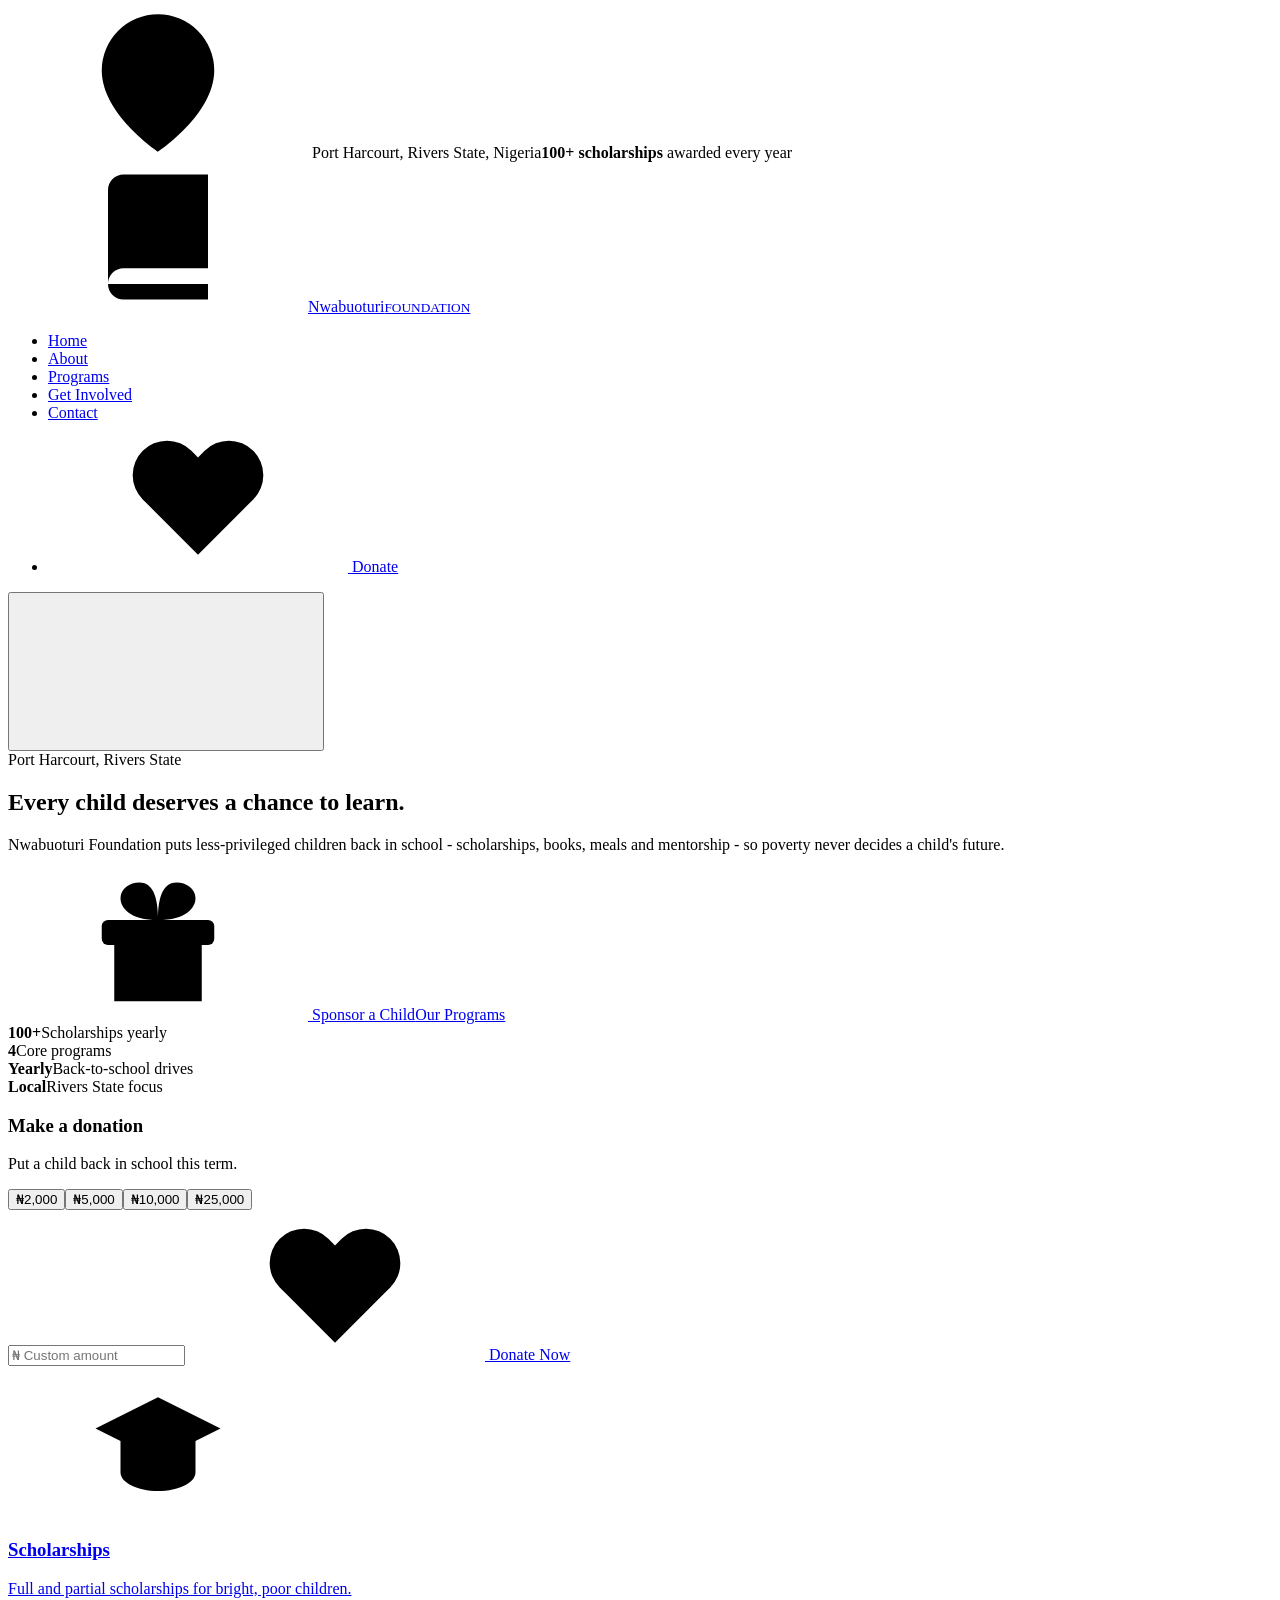
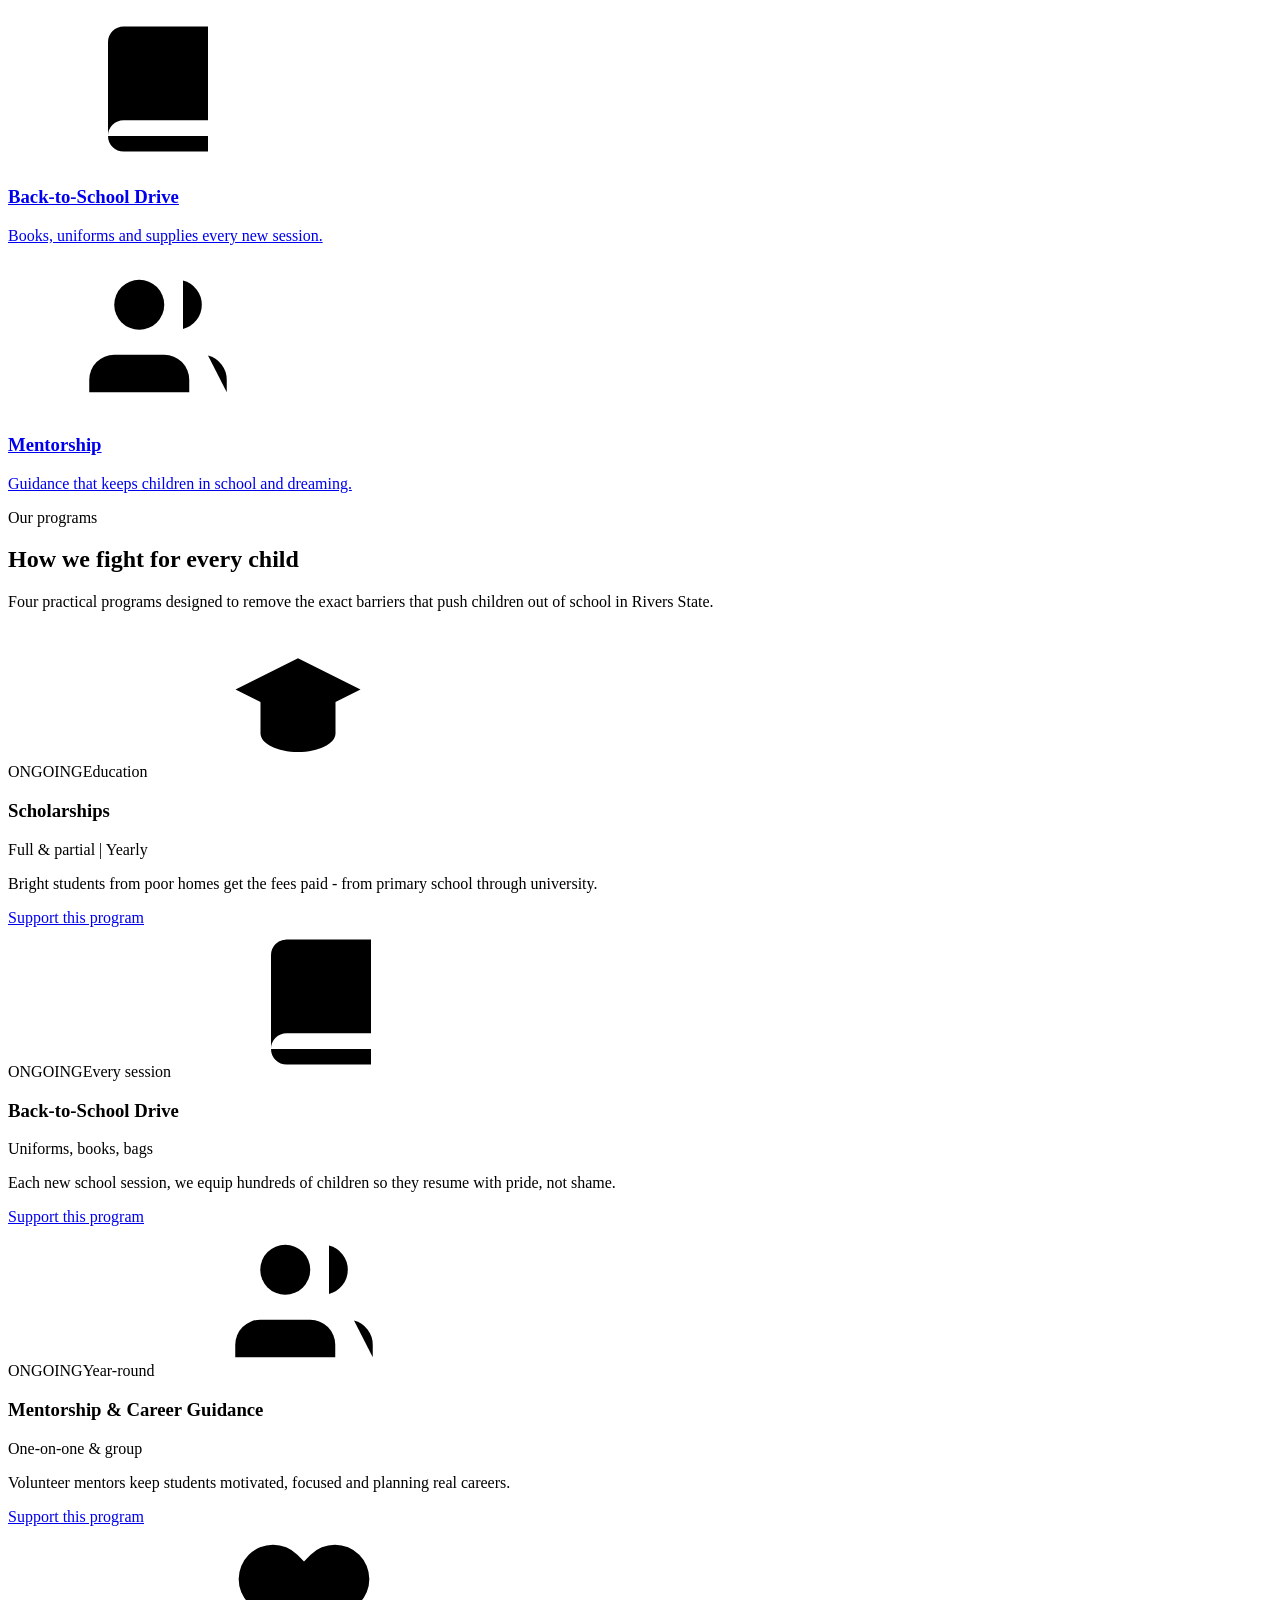
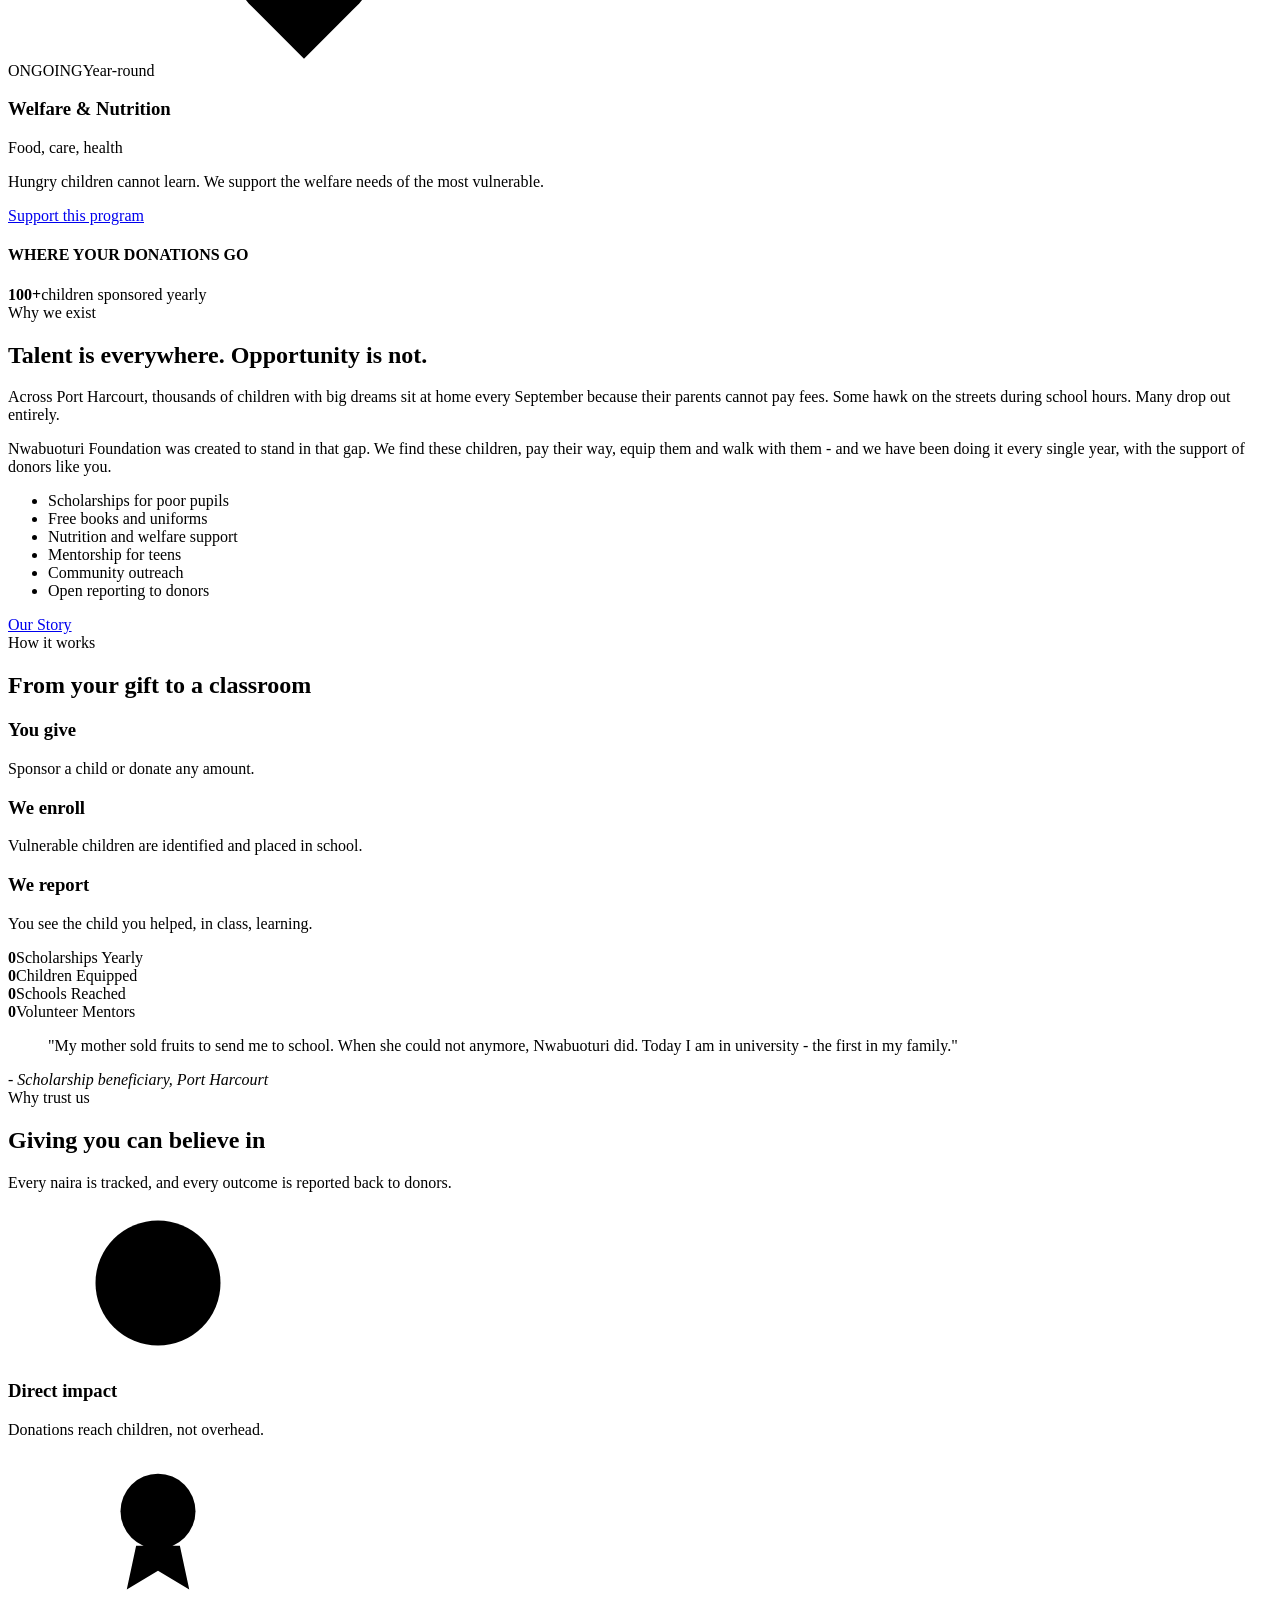
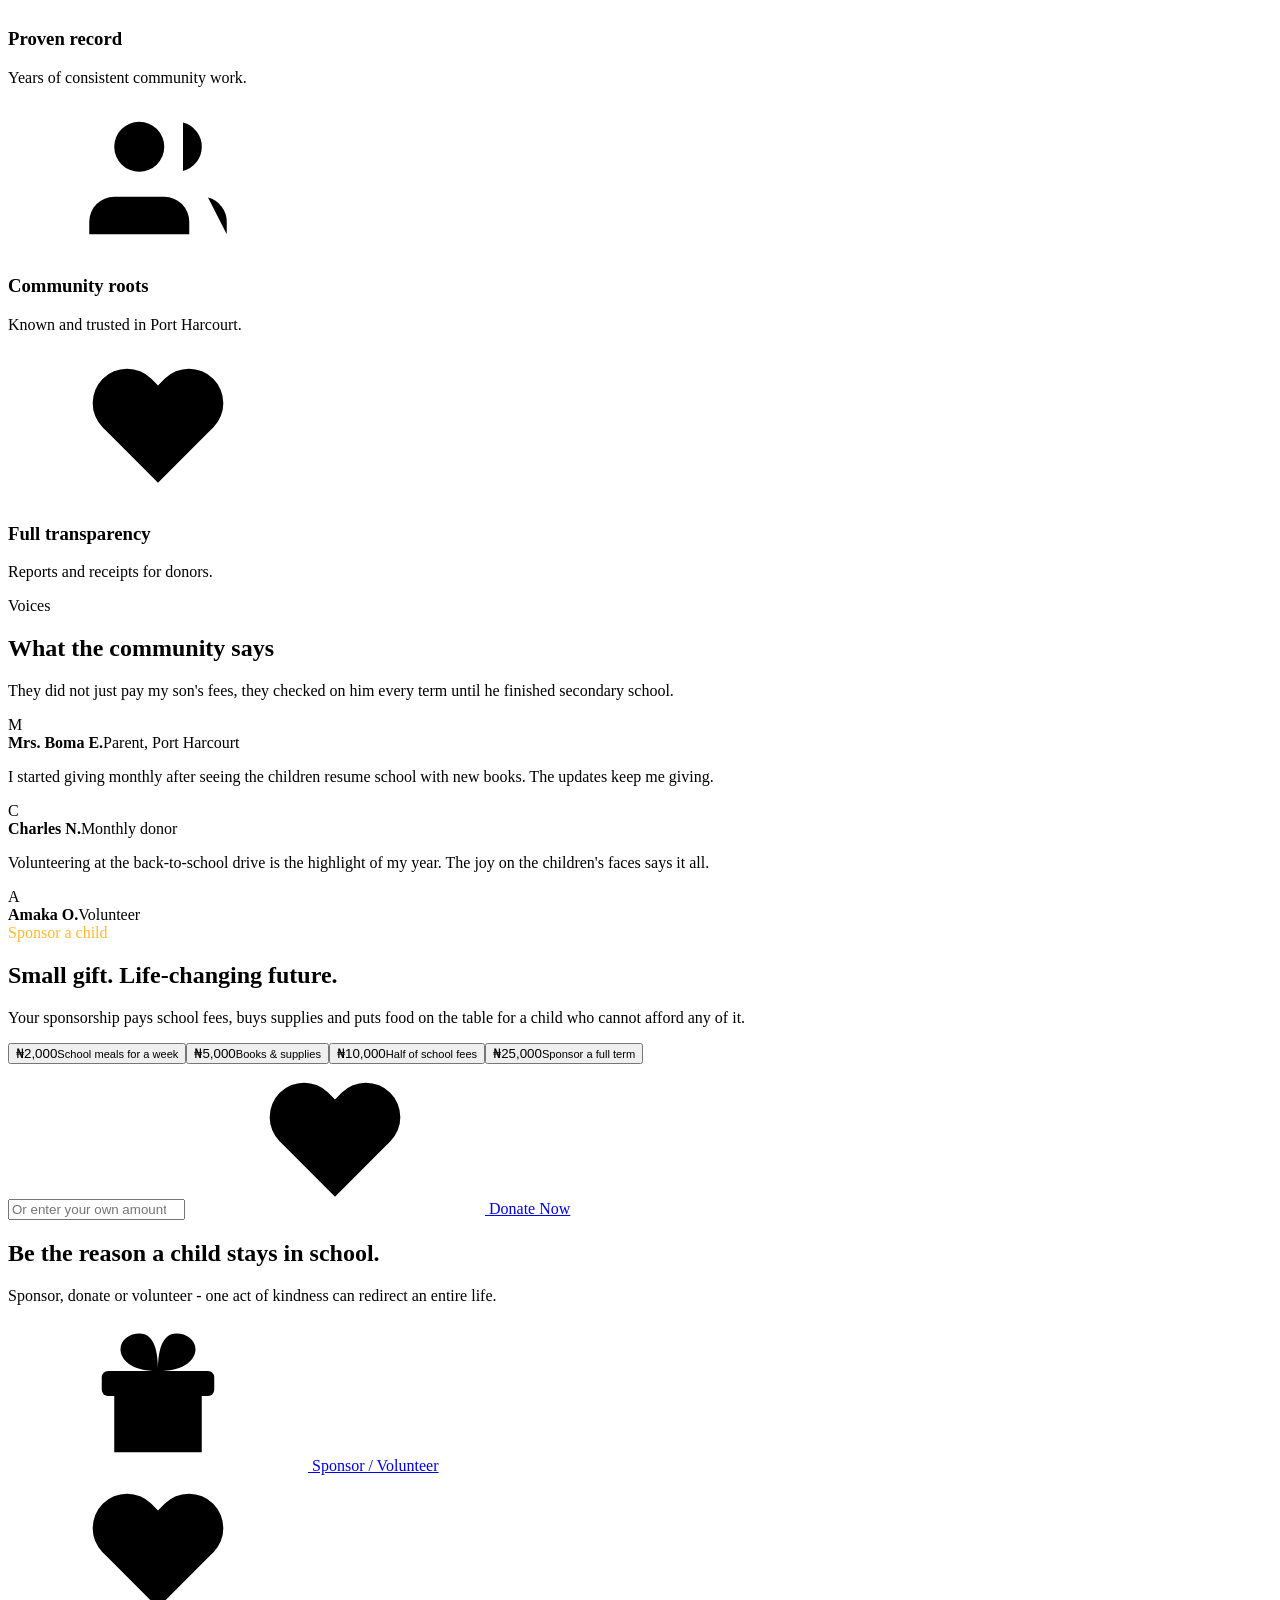
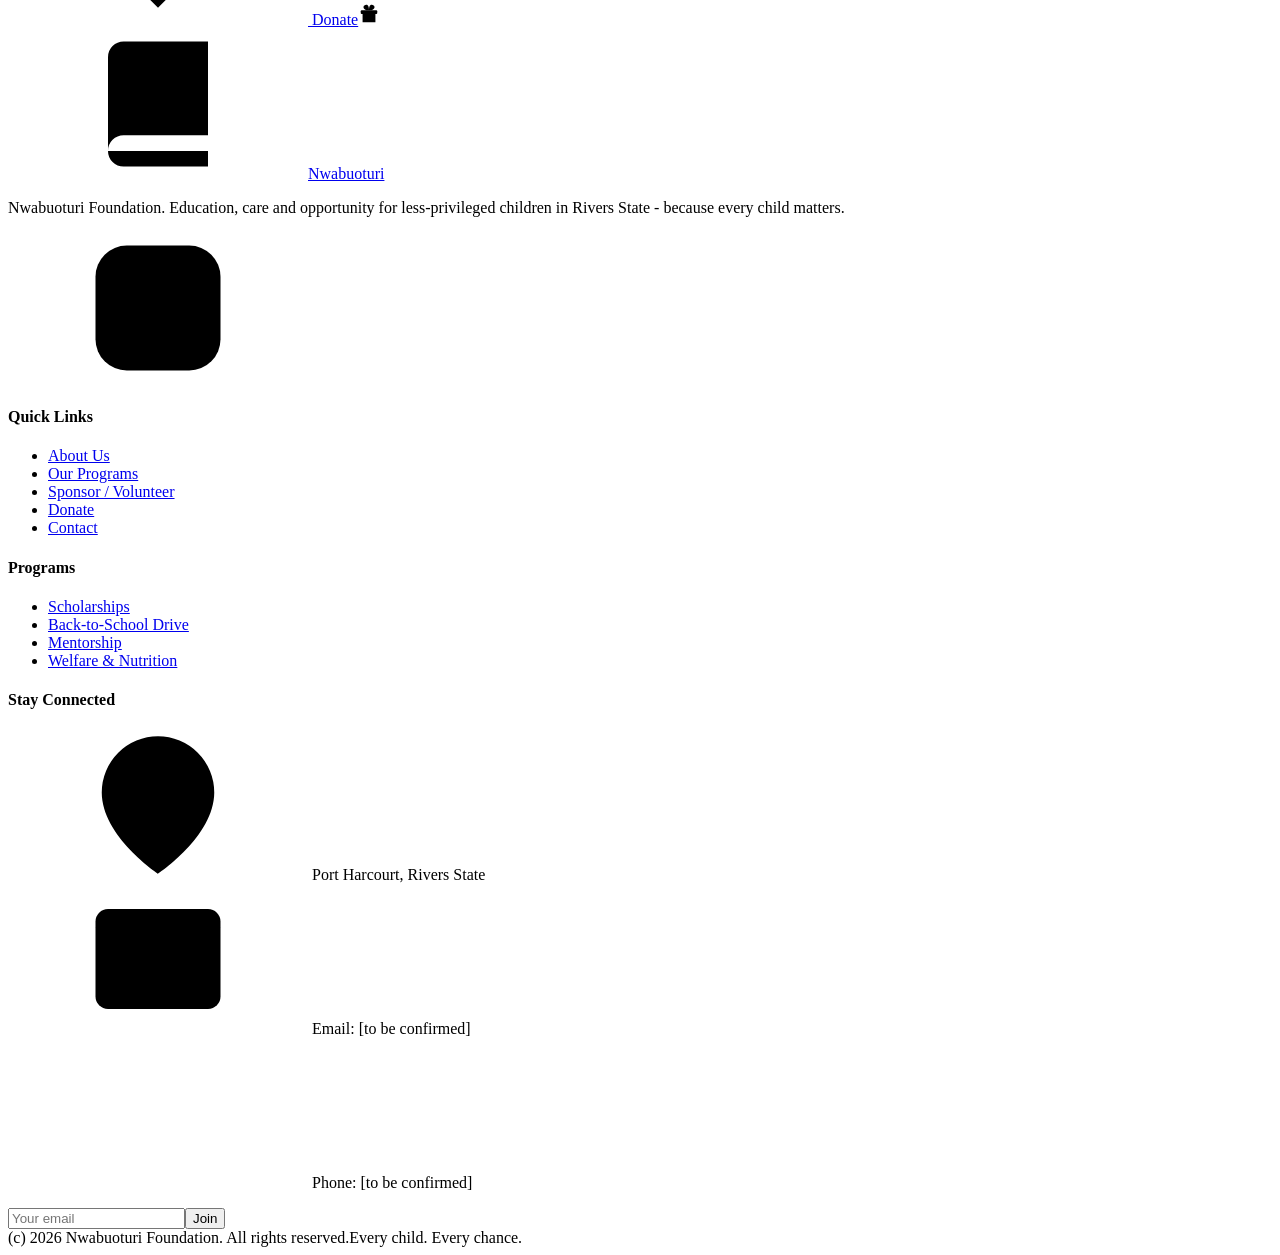
==== index.html @ 7c639fc0 "add index.html" ====
<!DOCTYPE html><html lang="en"><head><meta charset="utf-8"><meta name="viewport" content="width=device-width,initial-scale=1">
<title>Home | Nwabuoturi Foundation</title>
<meta name="description" content="Nwabuoturi Foundation supports less-privileged children in Port Harcourt with scholarships, school supplies, mentorship and welfare. Sponsor a child today.">
<link rel="preconnect" href="https://fonts.googleapis.com"><link href="https://fonts.googleapis.com/css2?family=Fraunces:wght@600;700;800&family=Poppins:wght@400;500;600;700&display=swap" rel="stylesheet">
<link rel="stylesheet" href="style.css"></head><body>
<svg xmlns="http://www.w3.org/2000/svg" style="display:none"><defs>
<symbol id="i-book" viewBox="0 0 24 24"><path d="M4 19.5A2.5 2.5 0 0 1 6.5 17H20V2H6.5A2.5 2.5 0 0 0 4 4.5v15A2.5 2.5 0 0 0 6.5 22H20v-2.5"/></symbol>
<symbol id="i-grad" viewBox="0 0 24 24"><path d="M22 10 12 5 2 10l10 5 10-5z"/><path d="M6 12v5c0 1.7 2.7 3 6 3s6-1.3 6-3v-5"/></symbol>
<symbol id="i-award" viewBox="0 0 24 24"><circle cx="12" cy="9" r="6"/><path d="m8.5 14.5-1.5 7 5-3 5 3-1.5-7"/></symbol>
<symbol id="i-heart" viewBox="0 0 24 24"><path d="M20.84 4.61a5.5 5.5 0 0 0-7.78 0L12 5.67l-1.06-1.06a5.5 5.5 0 0 0-7.78 7.78l1.06 1.06L12 21.23l7.78-7.78 1.06-1.06a5.5 5.5 0 0 0 0-7.78z"/></symbol>
<symbol id="i-users" viewBox="0 0 24 24"><path d="M17 21v-2a4 4 0 0 0-4-4H5a4 4 0 0 0-4 4v2"/><circle cx="9" cy="7" r="4"/><path d="M23 21v-2a4 4 0 0 0-3-3.87"/><path d="M16 3.13a4 4 0 0 1 0 7.75"/></symbol>
<symbol id="i-user" viewBox="0 0 24 24"><path d="M20 21v-2a4 4 0 0 0-4-4H8a4 4 0 0 0-4 4v2"/><circle cx="12" cy="7" r="4"/></symbol>
<symbol id="i-pin" viewBox="0 0 24 24"><path d="M21 10c0 7-9 13-9 13s-9-6-9-13a9 9 0 0 1 18 0z"/><circle cx="12" cy="10" r="3"/></symbol>
<symbol id="i-mail" viewBox="0 0 24 24"><rect x="2" y="4" width="20" height="16" rx="2"/><path d="m22 7-10 5L2 7"/></symbol>
<symbol id="i-send" viewBox="0 0 24 24"><path d="m22 2-11 11"/><path d="M22 2 15 22l-4-9-9-4z"/></symbol>
<symbol id="i-target" viewBox="0 0 24 24"><circle cx="12" cy="12" r="10"/><circle cx="12" cy="12" r="6"/><circle cx="12" cy="12" r="2"/></symbol>
<symbol id="i-case" viewBox="0 0 24 24"><rect x="2" y="7" width="20" height="14" rx="2"/><path d="M16 7V5a2 2 0 0 0-2-2h-4a2 2 0 0 0-2 2v2"/></symbol>
<symbol id="i-gift" viewBox="0 0 24 24"><rect x="3" y="8" width="18" height="4" rx="1"/><path d="M12 8v13M5 12v9h14v-9"/><path d="M12 8c-4.5 0-6-2-6-3.5S7.5 2 9 2c2.5 0 3 3 3 6zm0 0c4.5 0 6-2 6-3.5S16.5 2 15 2c-2.5 0-3 3-3 6z"/></symbol>
<symbol id="i-menu" viewBox="0 0 24 24"><path d="M3 6h18M3 12h18M3 18h18"/></symbol>
<symbol id="i-ig" viewBox="0 0 24 24"><rect x="2" y="2" width="20" height="20" rx="5"/><circle cx="12" cy="12" r="4"/><path d="M17.5 6.5h.01"/></symbol>
<symbol id="i-x" viewBox="0 0 24 24"><path d="M4 4l16 16M20 4L4 20"/></symbol>
</defs></svg>
<div class="topbar"><div class="wrap"><span><svg class="i"><use href="#i-pin"/></svg> Port Harcourt, Rivers State, Nigeria</span><span><b>100+ scholarships</b> awarded every year</span></div></div>
<header><div class="wrap nav">
<a class="logo" href="index.html"><span class="ic"><svg class="i"><use href="#i-book"/></svg></span><span>Nwabuoturi<small>FOUNDATION</small></span></a>
<nav><ul>
<li><a href="index.html" class="on">Home</a></li><li><a href="about.html" class="">About</a></li><li><a href="programs.html" class="">Programs</a></li><li><a href="get-involved.html" class="">Get Involved</a></li><li><a href="contact.html" class="">Contact</a></li>
<li><a class="btn btn-r" href="donate.html"><svg class="i"><use href="#i-heart"/></svg> Donate</a></li></ul></nav>
<button class="burger" aria-label="menu"><svg class="i bi"><use href="#i-menu"/></svg></button></div></header>

<section class="hero"><div class="wrap"><span class="tag">Port Harcourt, Rivers State</span>
<h1>Every child deserves <span>a chance to learn.</span></h1>
<p>Nwabuoturi Foundation puts less-privileged children back in school - scholarships, books, meals and mentorship - so poverty never decides a child's future.</p>
<div class="cta"><a class="btn btn-r" href="donate.html"><svg class="i"><use href="#i-gift"/></svg> Sponsor a Child</a><a class="btn btn-l" href="programs.html">Our Programs</a></div>
<div class="trust"><div><b>100+</b>Scholarships yearly</div><div><b>4</b>Core programs</div><div><b>Yearly</b>Back-to-school drives</div><div><b>Local</b>Rivers State focus</div></div></div></section>

<div class="quick"><div class="wrap"><div class="dstrip"><div><h3>Make a donation</h3><p>Put a child back in school this term.</p></div>
<div class="pills"><button class="amt p" data-v="2000">&#8358;2,000</button><button class="amt p" data-v="5000">&#8358;5,000</button><button class="amt p" data-v="10000">&#8358;10,000</button><button class="amt p" data-v="25000">&#8358;25,000</button></div>
<div class="dgo"><input id="amount" type="number" min="500" placeholder="&#8358; Custom amount"><a class="btn btn-n" href="donate.html" onclick="goDonate(event,'amount')"><svg class="i"><use href="#i-heart"/></svg> Donate Now</a></div></div>

<div class="grid">
<a class="qc" href="programs.html#scholarship"><span class="ic"><svg class="i"><use href="#i-grad"/></svg></span><div><h3>Scholarships</h3><p>Full and partial scholarships for bright, poor children.</p></div></a>
<a class="qc" href="programs.html#supplies"><span class="ic"><svg class="i"><use href="#i-book"/></svg></span><div><h3>Back-to-School Drive</h3><p>Books, uniforms and supplies every new session.</p></div></a>
<a class="qc" href="programs.html#mentorship"><span class="ic"><svg class="i"><use href="#i-users"/></svg></span><div><h3>Mentorship</h3><p>Guidance that keeps children in school and dreaming.</p></div></a></div></div></div>

<section class="alt" style="padding-top:0"><div class="wrap"><div class="sec-h"><span class="eyebrow">Our programs</span><h2>How we fight for every child</h2><p>Four practical programs designed to remove the exact barriers that push children out of school in Rivers State.</p></div>
<div class="courses"><div class="course reveal" id="scholarship"><div class="ccover g1"><span class="free">ONGOING</span><span class="lvl">Education</span><svg class="i"><use href="#i-grad"/></svg></div><div class="b"><h3>Scholarships</h3><div class="meta">Full &amp; partial | Yearly</div><p>Bright students from poor homes get the fees paid - from primary school through university.</p><a class="btn btn-n" href="donate.html">Support this program</a></div></div><div class="course reveal" id="supplies"><div class="ccover g2"><span class="free">ONGOING</span><span class="lvl">Every session</span><svg class="i"><use href="#i-book"/></svg></div><div class="b"><h3>Back-to-School Drive</h3><div class="meta">Uniforms, books, bags</div><p>Each new school session, we equip hundreds of children so they resume with pride, not shame.</p><a class="btn btn-n" href="donate.html">Support this program</a></div></div><div class="course reveal" id="mentorship"><div class="ccover g3"><span class="free">ONGOING</span><span class="lvl">Year-round</span><svg class="i"><use href="#i-users"/></svg></div><div class="b"><h3>Mentorship &amp; Career Guidance</h3><div class="meta">One-on-one &amp; group</div><p>Volunteer mentors keep students motivated, focused and planning real careers.</p><a class="btn btn-n" href="donate.html">Support this program</a></div></div><div class="course reveal" id="welfare"><div class="ccover g4"><span class="free">ONGOING</span><span class="lvl">Year-round</span><svg class="i"><use href="#i-heart"/></svg></div><div class="b"><h3>Welfare &amp; Nutrition</h3><div class="meta">Food, care, health</div><p>Hungry children cannot learn. We support the welfare needs of the most vulnerable.</p><a class="btn btn-n" href="donate.html">Support this program</a></div></div></div></div></section>

<section><div class="wrap two"><div class="ph reveal"><div class="m1"><h4>WHERE YOUR DONATIONS GO</h4><div class="bar b1"></div><div class="bar b2"></div><div class="bar b3"></div><div class="bar b2" style="width:40%"></div></div><div class="badge"><b>100+</b>children sponsored yearly</div></div>
<div class="reveal"><span class="eyebrow">Why we exist</span><h2>Talent is everywhere. Opportunity is not.</h2>
<p>Across Port Harcourt, thousands of children with big dreams sit at home every September because their parents cannot pay fees. Some hawk on the streets during school hours. Many drop out entirely.</p>
<p>Nwabuoturi Foundation was created to stand in that gap. We find these children, pay their way, equip them and walk with them - and we have been doing it every single year, with the support of donors like you.</p>
<ul class="checks"><li>Scholarships for poor pupils</li><li>Free books and uniforms</li><li>Nutrition and welfare support</li><li>Mentorship for teens</li><li>Community outreach</li><li>Open reporting to donors</li></ul>
<a class="btn btn-r" href="about.html">Our Story</a></div></div></section>

<section class="alt"><div class="wrap"><div class="sec-h"><span class="eyebrow">How it works</span><h2>From your gift to a classroom</h2></div>
<div class="steps"><div class="step reveal"><h3>You give</h3><p>Sponsor a child or donate any amount.</p></div><div class="step reveal"><h3>We enroll</h3><p>Vulnerable children are identified and placed in school.</p></div><div class="step reveal"><h3>We report</h3><p>You see the child you helped, in class, learning.</p></div></div></div></section>

<section class="stats alt"><div class="wrap"><div class="grid reveal">
<div class="stat"><b data-count="100" data-suf="+">0</b><span>Scholarships Yearly</span></div>
<div class="stat"><b data-count="500">0</b><span>Children Equipped</span></div>
<div class="stat"><b data-count="12">0</b><span>Schools Reached</span></div>
<div class="stat"><b data-count="30">0</b><span>Volunteer Mentors</span></div></div></div></section>

<section class="story"><div class="wrap reveal"><blockquote>"My mother sold fruits to send me to school. When she could not anymore, Nwabuoturi did. Today I am in university - the first in my family."</blockquote><cite>- Scholarship beneficiary, Port Harcourt</cite></div></section>

<section class="alt"><div class="wrap"><div class="sec-h"><span class="eyebrow">Why trust us</span><h2>Giving you can believe in</h2><p>Every naira is tracked, and every outcome is reported back to donors.</p></div>
<div class="icards">
<div class="ic-card reveal"><div class="em"><svg class="i"><use href="#i-target"/></svg></div><h3>Direct impact</h3><p>Donations reach children, not overhead.</p></div>
<div class="ic-card reveal"><div class="em"><svg class="i"><use href="#i-award"/></svg></div><h3>Proven record</h3><p>Years of consistent community work.</p></div>
<div class="ic-card reveal"><div class="em"><svg class="i"><use href="#i-users"/></svg></div><h3>Community roots</h3><p>Known and trusted in Port Harcourt.</p></div>
<div class="ic-card reveal"><div class="em"><svg class="i"><use href="#i-heart"/></svg></div><h3>Full transparency</h3><p>Reports and receipts for donors.</p></div></div></div></section>

<section><div class="wrap"><div class="sec-h"><span class="eyebrow">Voices</span><h2>What the community says</h2></div>
<div class="tgrid">
<div class="tcard reveal"><p>They did not just pay my son's fees, they checked on him every term until he finished secondary school.</p><div class="who"><span class="av">M</span><div><b>Mrs. Boma E.</b><span>Parent, Port Harcourt</span></div></div></div>
<div class="tcard reveal"><p>I started giving monthly after seeing the children resume school with new books. The updates keep me giving.</p><div class="who"><span class="av">C</span><div><b>Charles N.</b><span>Monthly donor</span></div></div></div>
<div class="tcard reveal"><p>Volunteering at the back-to-school drive is the highlight of my year. The joy on the children's faces says it all.</p><div class="who"><span class="av">A</span><div><b>Amaka O.</b><span>Volunteer</span></div></div></div></div></div></section>

<section class="alt"><div class="wrap"><div class="give reveal"><div><span class="eyebrow" style="color:#ffb92e">Sponsor a child</span><h2>Small gift. Life-changing future.</h2><p>Your sponsorship pays school fees, buys supplies and puts food on the table for a child who cannot afford any of it.</p></div>
<div><div class="amts"><button class="amt" data-v="2000">&#8358;2,000<small>School meals for a week</small></button><button class="amt" data-v="5000">&#8358;5,000<small>Books &amp; supplies</small></button><button class="amt" data-v="10000">&#8358;10,000<small>Half of school fees</small></button><button class="amt" data-v="25000">&#8358;25,000<small>Sponsor a full term</small></button></div>
<input id="amount2" type="number" min="500" placeholder="Or enter your own amount (&#8358;)"><a class="btn btn-r" style="width:100%" href="donate.html" onclick="goDonate(event,'amount2')"><svg class="i"><use href="#i-heart"/></svg> Donate Now</a></div></div></div></section>
<div class="cta-band"><div class="wrap"><h2>Be the reason a child stays in school.</h2><p>Sponsor, donate or volunteer - one act of kindness can redirect an entire life.</p><a class="btn btn-l" href="get-involved.html"><svg class="i"><use href="#i-gift"/></svg> Sponsor / Volunteer</a></div></div>
<div class="float"><a class="fdon" href="donate.html"><svg class="i"><use href="#i-heart"/></svg> Donate</a><a class="fen" href="get-involved.html" aria-label="Sponsor"><svg class="i" style="width:22px;height:22px"><use href="#i-gift"/></svg></a></div>
<footer><div class="wrap"><div class="fgrid">
<div><a class="logo" href="index.html"><span class="ic"><svg class="i"><use href="#i-book"/></svg></span><span>Nwabuoturi</span></a><p>Nwabuoturi Foundation. Education, care and opportunity for less-privileged children in Rivers State - because every child matters.</p>
<div class="soc"><a href="#" aria-label="Instagram"><svg class="i"><use href="#i-ig"/></svg></a><a href="#" aria-label="X"><svg class="i"><use href="#i-x"/></svg></a></div></div>
<div><h4>Quick Links</h4><ul><li><a href="about.html">About Us</a></li><li><a href="programs.html">Our Programs</a></li><li><a href="get-involved.html">Sponsor / Volunteer</a></li><li><a href="donate.html">Donate</a></li><li><a href="contact.html">Contact</a></li></ul></div>
<div><h4>Programs</h4><ul><li><a href="programs.html#scholarship">Scholarships</a></li><li><a href="programs.html#supplies">Back-to-School Drive</a></li><li><a href="programs.html#mentorship">Mentorship</a></li><li><a href="programs.html#welfare">Welfare &amp; Nutrition</a></li></ul></div>
<div><h4>Stay Connected</h4><p><svg class="i"><use href="#i-pin"/></svg> Port Harcourt, Rivers State<br><svg class="i"><use href="#i-mail"/></svg> Email: [to be confirmed]<br><svg class="i"><use href="#mail"/></svg> Phone: [to be confirmed]</p>
<form class="nl" onsubmit="event.preventDefault();this.innerHTML='<p>Thank you for subscribing!</p>'"><input type="email" required placeholder="Your email"><button>Join</button></form></div>
</div>
<div class="copy"><span>(c) 2026 Nwabuoturi Foundation. All rights reserved.</span><span>Every child. Every chance.</span></div></div></footer>
<script src="main.js"></script></body></html>
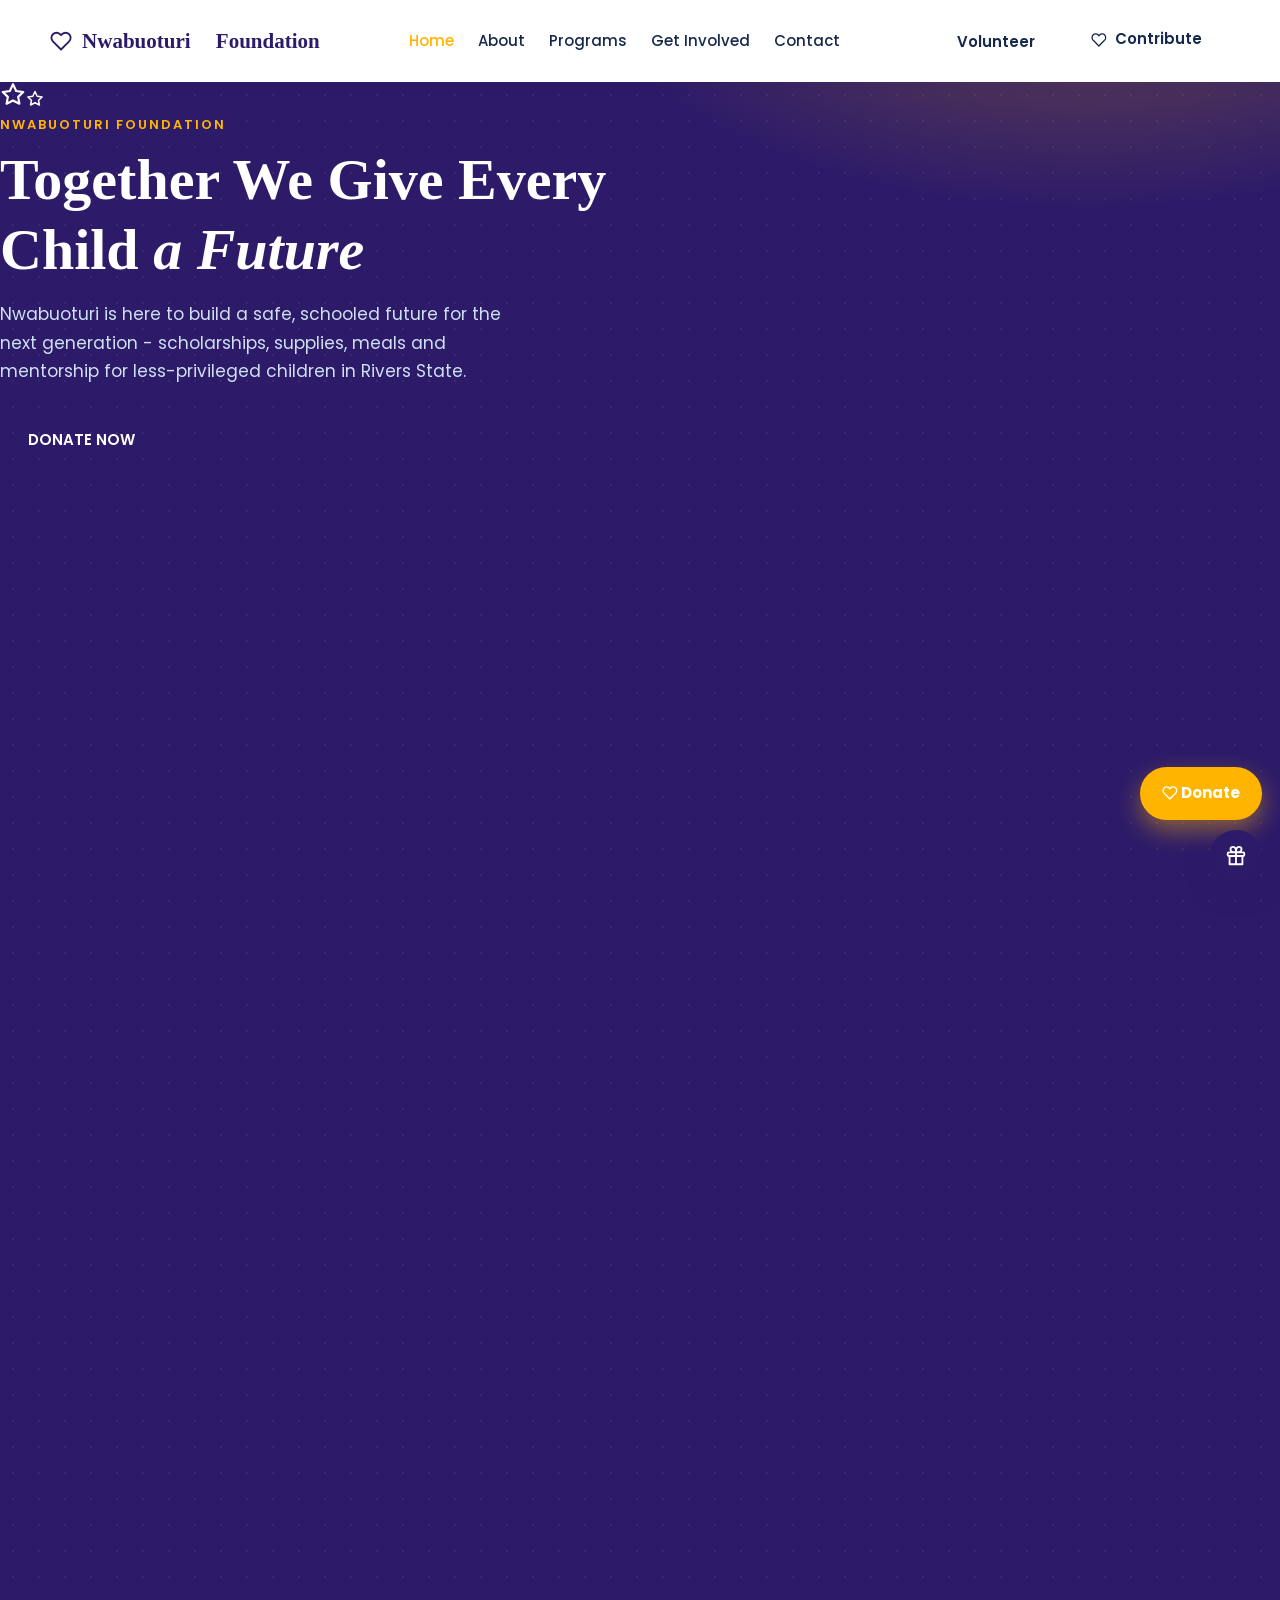
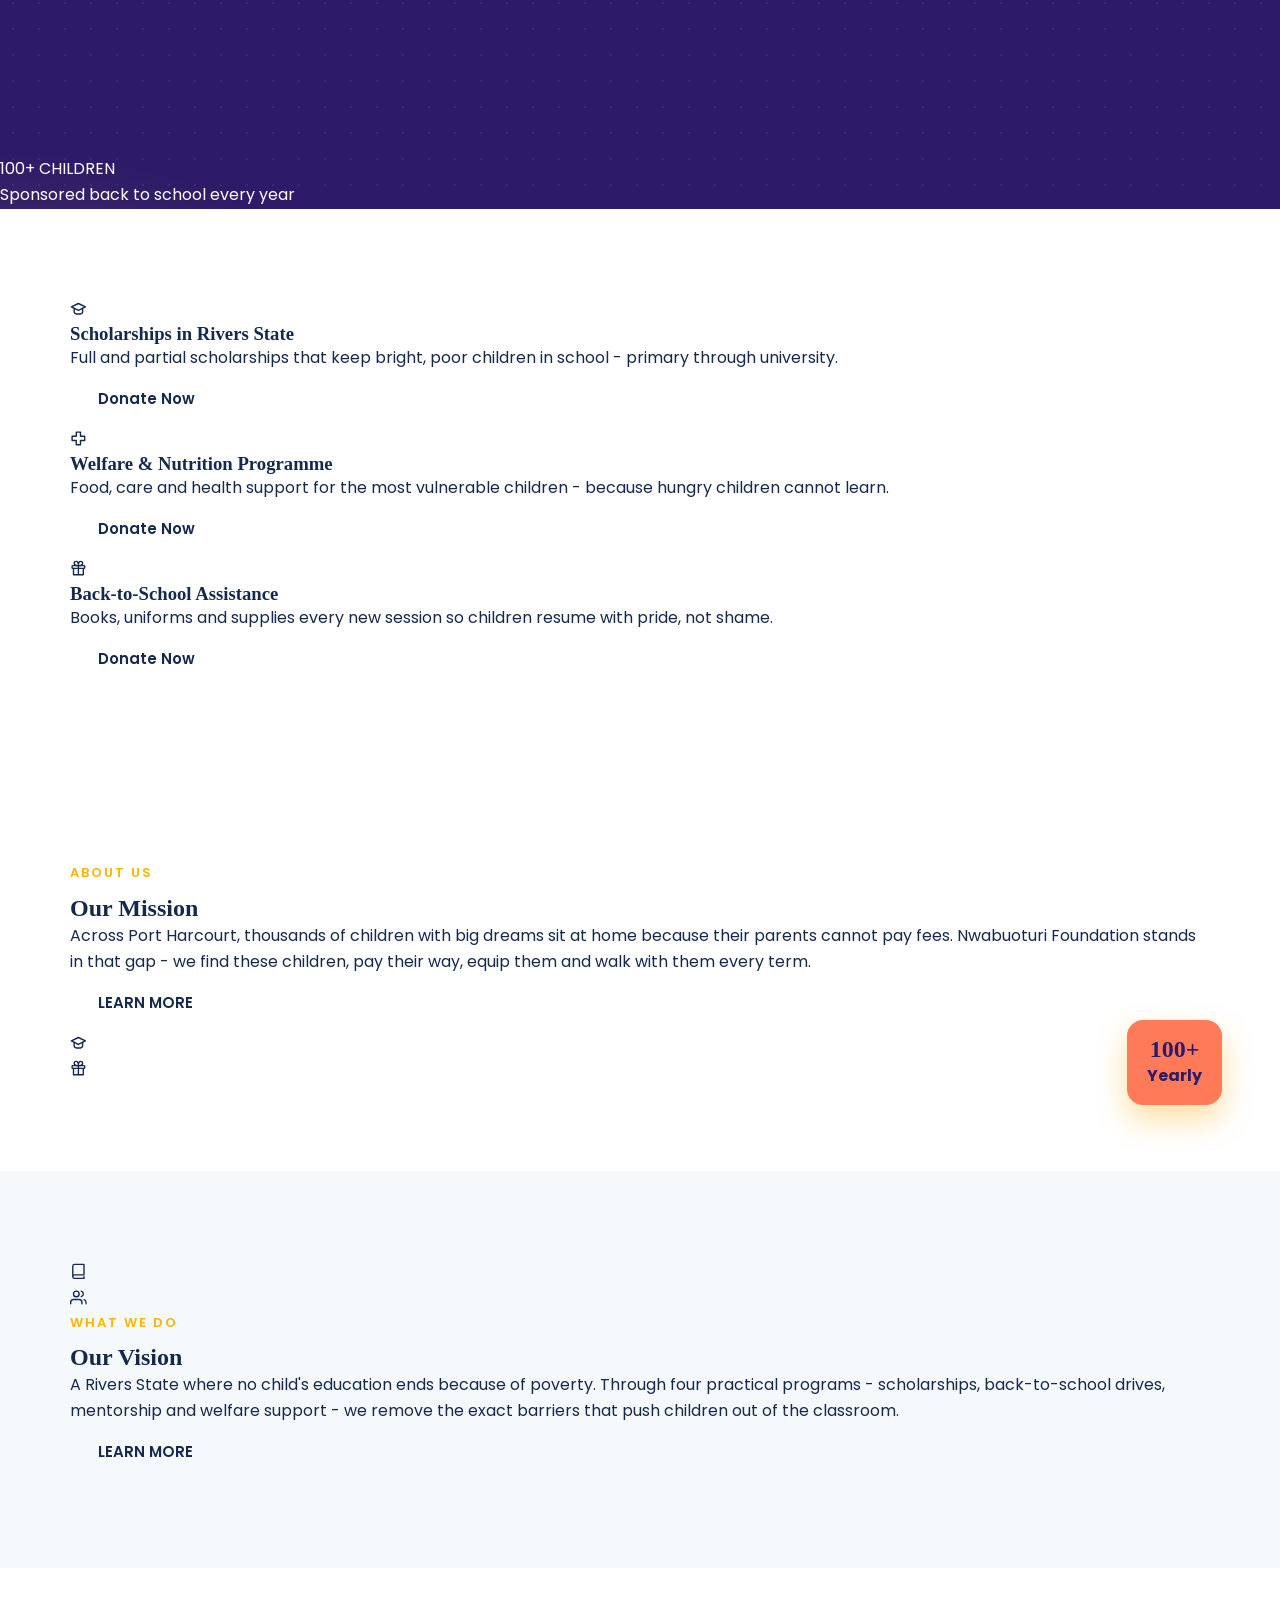
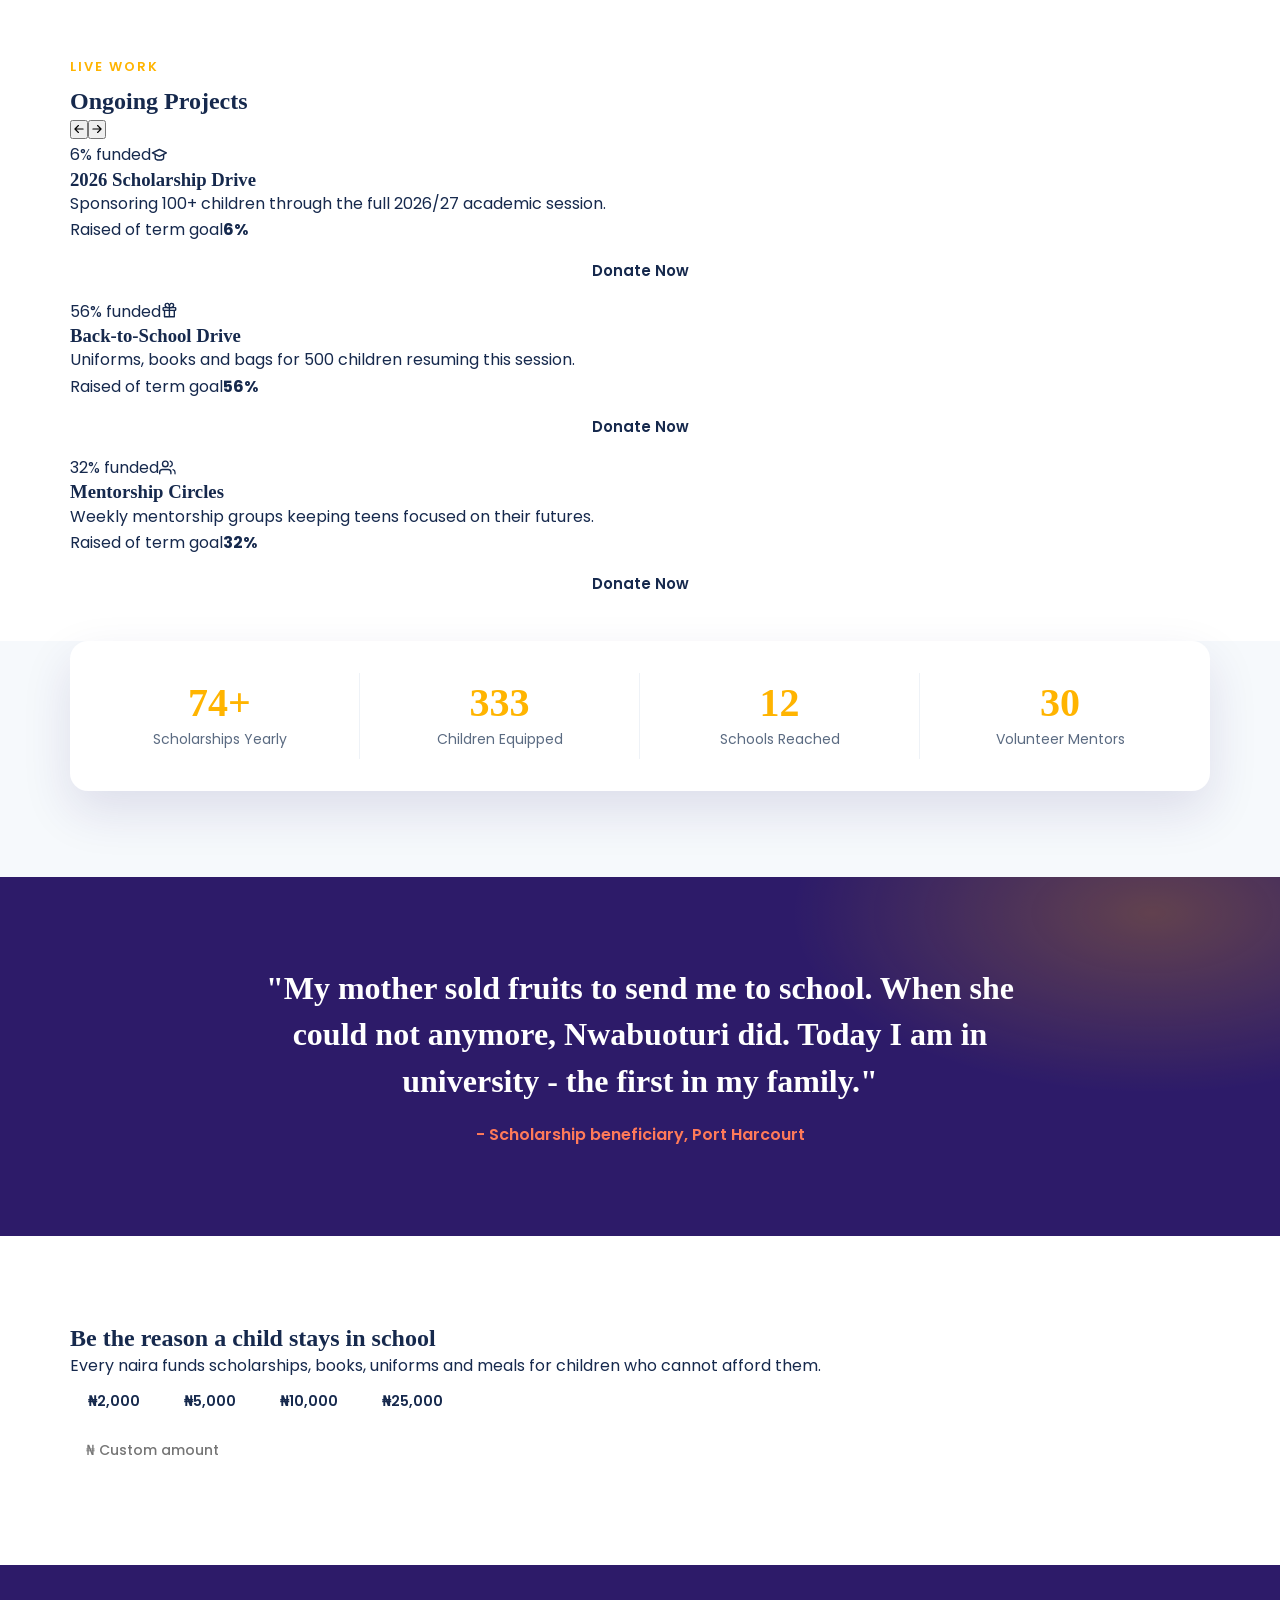
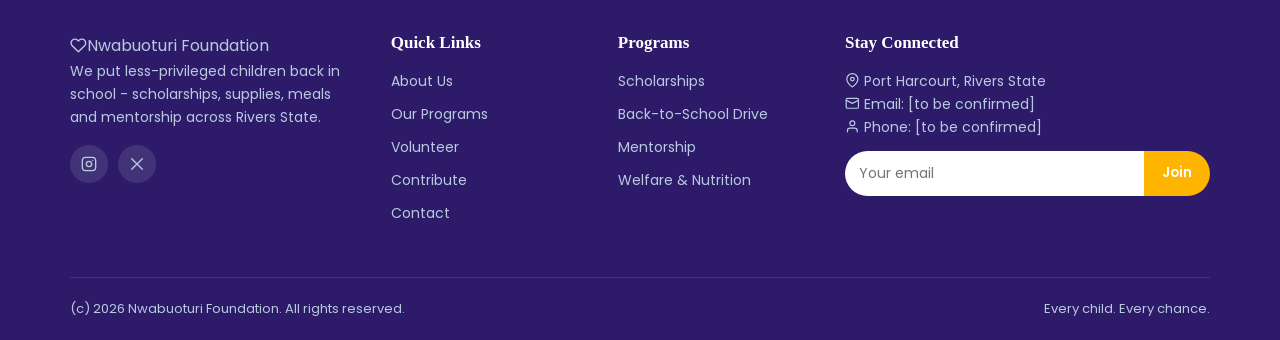
==== commit 3ba90752: "redesign index.html" ====
--- a/index.html
+++ b/index.html
@@ -1,62 +1,64 @@
 <!DOCTYPE html><html lang="en"><head><meta charset="utf-8"><meta name="viewport" content="width=device-width,initial-scale=1">
 <title>Home | Nwabuoturi Foundation</title>
-<meta name="description" content="Nwabuoturi Foundation supports less-privileged children in Port Harcourt with scholarships, school supplies, mentorship and welfare. Sponsor a child today.">
-<link rel="preconnect" href="https://fonts.googleapis.com"><link href="https://fonts.googleapis.com/css2?family=Fraunces:wght@600;700;800&family=Poppins:wght@400;500;600;700&display=swap" rel="stylesheet">
+<meta name="description" content="Nwabuoturi Foundation supports less-privileged children in Port Harcourt with scholarships, school supplies, mentorship and welfare.">
+<link rel="preconnect" href="https://fonts.googleapis.com"><link href="https://fonts.googleapis.com/css2?family=Poppins:wght@400;500;600;700;800&display=swap" rel="stylesheet">
 <link rel="stylesheet" href="style.css"></head><body>
 <svg xmlns="http://www.w3.org/2000/svg" style="display:none"><defs>
+<symbol id="i-heart" viewBox="0 0 24 24"><path d="M20.84 4.61a5.5 5.5 0 0 0-7.78 0L12 5.67l-1.06-1.06a5.5 5.5 0 0 0-7.78 7.78l1.06 1.06L12 21.23l7.78-7.78 1.06-1.06a5.5 5.5 0 0 0 0-7.78z"/></symbol>
+<symbol id="i-child" viewBox="0 0 24 24"><circle cx="12" cy="7" r="4"/><path d="M8.5 10.8 3 9l.6-2.6L8.8 8M15.5 10.8 21 9l-.6-2.6L15.2 8M10 14h4M9.6 17.5l-1.1 4M14.4 17.5l1.1 4"/></symbol>
+<symbol id="i-grad" viewBox="0 0 24 24"><path d="M22 10 12 5 2 10l10 5 10-5z"/><path d="M6 12v5c0 1.7 2.7 3 6 3s6-1.3 6-3v-5"/></symbol>
+<symbol id="i-cross" viewBox="0 0 24 24"><path d="M9 3h6v6h6v6h-6v6H9v-6H3V9h6z"/></symbol>
+<symbol id="i-gift" viewBox="0 0 24 24"><rect x="3" y="8" width="18" height="4" rx="1"/><path d="M12 8v13M5 12v9h14v-9"/><path d="M12 8c-4.5 0-6-2-6-3.5S7.5 2 9 2c2.5 0 3 3 3 6zm0 0c4.5 0 6-2 6-3.5S16.5 2 15 2c-2.5 0-3 3-3 6z"/></symbol>
 <symbol id="i-book" viewBox="0 0 24 24"><path d="M4 19.5A2.5 2.5 0 0 1 6.5 17H20V2H6.5A2.5 2.5 0 0 0 4 4.5v15A2.5 2.5 0 0 0 6.5 22H20v-2.5"/></symbol>
-<symbol id="i-grad" viewBox="0 0 24 24"><path d="M22 10 12 5 2 10l10 5 10-5z"/><path d="M6 12v5c0 1.7 2.7 3 6 3s6-1.3 6-3v-5"/></symbol>
-<symbol id="i-award" viewBox="0 0 24 24"><circle cx="12" cy="9" r="6"/><path d="m8.5 14.5-1.5 7 5-3 5 3-1.5-7"/></symbol>
-<symbol id="i-heart" viewBox="0 0 24 24"><path d="M20.84 4.61a5.5 5.5 0 0 0-7.78 0L12 5.67l-1.06-1.06a5.5 5.5 0 0 0-7.78 7.78l1.06 1.06L12 21.23l7.78-7.78 1.06-1.06a5.5 5.5 0 0 0 0-7.78z"/></symbol>
 <symbol id="i-users" viewBox="0 0 24 24"><path d="M17 21v-2a4 4 0 0 0-4-4H5a4 4 0 0 0-4 4v2"/><circle cx="9" cy="7" r="4"/><path d="M23 21v-2a4 4 0 0 0-3-3.87"/><path d="M16 3.13a4 4 0 0 1 0 7.75"/></symbol>
 <symbol id="i-user" viewBox="0 0 24 24"><path d="M20 21v-2a4 4 0 0 0-4-4H8a4 4 0 0 0-4 4v2"/><circle cx="12" cy="7" r="4"/></symbol>
 <symbol id="i-pin" viewBox="0 0 24 24"><path d="M21 10c0 7-9 13-9 13s-9-6-9-13a9 9 0 0 1 18 0z"/><circle cx="12" cy="10" r="3"/></symbol>
 <symbol id="i-mail" viewBox="0 0 24 24"><rect x="2" y="4" width="20" height="16" rx="2"/><path d="m22 7-10 5L2 7"/></symbol>
 <symbol id="i-send" viewBox="0 0 24 24"><path d="m22 2-11 11"/><path d="M22 2 15 22l-4-9-9-4z"/></symbol>
 <symbol id="i-target" viewBox="0 0 24 24"><circle cx="12" cy="12" r="10"/><circle cx="12" cy="12" r="6"/><circle cx="12" cy="12" r="2"/></symbol>
-<symbol id="i-case" viewBox="0 0 24 24"><rect x="2" y="7" width="20" height="14" rx="2"/><path d="M16 7V5a2 2 0 0 0-2-2h-4a2 2 0 0 0-2 2v2"/></symbol>
-<symbol id="i-gift" viewBox="0 0 24 24"><rect x="3" y="8" width="18" height="4" rx="1"/><path d="M12 8v13M5 12v9h14v-9"/><path d="M12 8c-4.5 0-6-2-6-3.5S7.5 2 9 2c2.5 0 3 3 3 6zm0 0c4.5 0 6-2 6-3.5S16.5 2 15 2c-2.5 0-3 3-3 6z"/></symbol>
+<symbol id="i-award" viewBox="0 0 24 24"><circle cx="12" cy="9" r="6"/><path d="m8.5 14.5-1.5 7 5-3 5 3-1.5-7"/></symbol>
+<symbol id="i-star" viewBox="0 0 24 24"><path d="m12 2 2.9 6.26L21.5 9.3l-4.75 4.4 1.15 6.3L12 17l-5.9 3 1.15-6.3L2.5 9.3l6.6-1.04z"/></symbol>
+<symbol id="i-arrow" viewBox="0 0 24 24"><path d="M5 12h14M13 6l6 6-6 6"/></symbol>
 <symbol id="i-menu" viewBox="0 0 24 24"><path d="M3 6h18M3 12h18M3 18h18"/></symbol>
 <symbol id="i-ig" viewBox="0 0 24 24"><rect x="2" y="2" width="20" height="20" rx="5"/><circle cx="12" cy="12" r="4"/><path d="M17.5 6.5h.01"/></symbol>
 <symbol id="i-x" viewBox="0 0 24 24"><path d="M4 4l16 16M20 4L4 20"/></symbol>
 </defs></svg>
-<div class="topbar"><div class="wrap"><span><svg class="i"><use href="#i-pin"/></svg> Port Harcourt, Rivers State, Nigeria</span><span><b>100+ scholarships</b> awarded every year</span></div></div>
 <header><div class="wrap nav">
-<a class="logo" href="index.html"><span class="ic"><svg class="i"><use href="#i-book"/></svg></span><span>Nwabuoturi<small>FOUNDATION</small></span></a>
+<a class="logo" href="index.html"><svg class="i"><use href="#i-heart"/></svg><b>Nwabuoturi</b>&nbsp;<span>Foundation</span></a>
 <nav><ul>
-<li><a href="index.html" class="on">Home</a></li><li><a href="about.html" class="">About</a></li><li><a href="programs.html" class="">Programs</a></li><li><a href="get-involved.html" class="">Get Involved</a></li><li><a href="contact.html" class="">Contact</a></li>
-<li><a class="btn btn-r" href="donate.html"><svg class="i"><use href="#i-heart"/></svg> Donate</a></li></ul></nav>
+<li><a href="index.html" class="on">Home</a></li><li><a href="about.html" class="">About</a></li><li><a href="programs.html" class="">Programs</a></li><li><a href="get-involved.html" class="">Get Involved</a></li><li><a href="contact.html" class="">Contact</a></li></ul></nav>
+<div class="hbtns"><a class="btn btn-t" href="get-involved.html">Volunteer</a><a class="btn btn-o" href="donate.html"><svg class="i"><use href="#i-heart"/></svg> Contribute</a></div>
 <button class="burger" aria-label="menu"><svg class="i bi"><use href="#i-menu"/></svg></button></div></header>
 
-<section class="hero"><div class="wrap"><span class="tag">Port Harcourt, Rivers State</span>
-<h1>Every child deserves <span>a chance to learn.</span></h1>
-<p>Nwabuoturi Foundation puts less-privileged children back in school - scholarships, books, meals and mentorship - so poverty never decides a child's future.</p>
-<div class="cta"><a class="btn btn-r" href="donate.html"><svg class="i"><use href="#i-gift"/></svg> Sponsor a Child</a><a class="btn btn-l" href="programs.html">Our Programs</a></div>
-<div class="trust"><div><b>100+</b>Scholarships yearly</div><div><b>4</b>Core programs</div><div><b>Yearly</b>Back-to-school drives</div><div><b>Local</b>Rivers State focus</div></div></div></section>
+<section class="hero" style="padding:0">
+<div class="hero-l"><span class="star" style="top:8%;left:6%"><svg class="i" style="width:26px;height:26px"><use href="#i-star"/></svg></span><span class="dot" style="width:16px;height:16px;top:16%;left:44%"></span><span class="dot" style="width:22px;height:22px;bottom:18%;left:8%"></span><span class="star" style="bottom:10%;right:14%"><svg class="i" style="width:18px;height:18px"><use href="#i-star"/></svg></span>
+<div class="in"><span class="eyebrow">Nwabuoturi Foundation</span>
+<h1>Together We Give Every Child <em>a Future</em></h1>
+<p class="sub">Nwabuoturi is here to build a safe, schooled future for the next generation - scholarships, supplies, meals and mentorship for less-privileged children in Rivers State.</p>
+<a class="btn btn-o" href="donate.html">DONATE NOW</a></div></div>
+<div class="hero-r"><div class="circ"><svg viewBox="0 0 24 24" fill="none" stroke-width="1.6" stroke-linecap="round"><use href="#i-child"/></svg></div>
+<div class="bignum">100+ CHILDREN</div><div class="brush">Sponsored back to school every year</div></div></section>
 
-<div class="quick"><div class="wrap"><div class="dstrip"><div><h3>Make a donation</h3><p>Put a child back in school this term.</p></div>
-<div class="pills"><button class="amt p" data-v="2000">&#8358;2,000</button><button class="amt p" data-v="5000">&#8358;5,000</button><button class="amt p" data-v="10000">&#8358;10,000</button><button class="amt p" data-v="25000">&#8358;25,000</button></div>
-<div class="dgo"><input id="amount" type="number" min="500" placeholder="&#8358; Custom amount"><a class="btn btn-n" href="donate.html" onclick="goDonate(event,'amount')"><svg class="i"><use href="#i-heart"/></svg> Donate Now</a></div></div>
+<section class="feats"><div class="wrap"><div class="grid"><div class="feat f-teal reveal"><div class="fic"><svg class="i"><use href="#i-grad"/></svg></div><h3>Scholarships in Rivers State</h3><p>Full and partial scholarships that keep bright, poor children in school - primary through university.</p><a class="btn btn-w" href="donate.html">Donate Now</a></div><div class="feat f-gold reveal"><div class="fic"><svg class="i"><use href="#i-cross"/></svg></div><h3>Welfare &amp; Nutrition Programme</h3><p>Food, care and health support for the most vulnerable children - because hungry children cannot learn.</p><a class="btn btn-w" href="donate.html">Donate Now</a></div><div class="feat f-coral reveal"><div class="fic"><svg class="i"><use href="#i-gift"/></svg></div><h3>Back-to-School Assistance</h3><p>Books, uniforms and supplies every new session so children resume with pride, not shame.</p><a class="btn btn-w" href="donate.html">Donate Now</a></div></div></div></section>
 
-<div class="grid">
-<a class="qc" href="programs.html#scholarship"><span class="ic"><svg class="i"><use href="#i-grad"/></svg></span><div><h3>Scholarships</h3><p>Full and partial scholarships for bright, poor children.</p></div></a>
-<a class="qc" href="programs.html#supplies"><span class="ic"><svg class="i"><use href="#i-book"/></svg></span><div><h3>Back-to-School Drive</h3><p>Books, uniforms and supplies every new session.</p></div></a>
-<a class="qc" href="programs.html#mentorship"><span class="ic"><svg class="i"><use href="#i-users"/></svg></span><div><h3>Mentorship</h3><p>Guidance that keeps children in school and dreaming.</p></div></a></div></div></div>
+<section><div class="wrap mrow">
+<div class="reveal"><span class="eyebrow">About Us</span><h2>Our Mission</h2>
+<p>Across Port Harcourt, thousands of children with big dreams sit at home because their parents cannot pay fees. Nwabuoturi Foundation stands in that gap - we find these children, pay their way, equip them and walk with them every term.</p>
+<a class="btn btn-o" href="about.html">LEARN MORE</a></div>
+<div class="ph reveal"><div class="main pm-teal"><svg class="i"><use href="#i-grad"/></svg></div><div class="float2 pm-gold"><svg class="i"><use href="#i-gift"/></svg></div><div class="badge"><b>100+</b>Yearly</div></div></div></section>
 
-<section class="alt" style="padding-top:0"><div class="wrap"><div class="sec-h"><span class="eyebrow">Our programs</span><h2>How we fight for every child</h2><p>Four practical programs designed to remove the exact barriers that push children out of school in Rivers State.</p></div>
-<div class="courses"><div class="course reveal" id="scholarship"><div class="ccover g1"><span class="free">ONGOING</span><span class="lvl">Education</span><svg class="i"><use href="#i-grad"/></svg></div><div class="b"><h3>Scholarships</h3><div class="meta">Full &amp; partial | Yearly</div><p>Bright students from poor homes get the fees paid - from primary school through university.</p><a class="btn btn-n" href="donate.html">Support this program</a></div></div><div class="course reveal" id="supplies"><div class="ccover g2"><span class="free">ONGOING</span><span class="lvl">Every session</span><svg class="i"><use href="#i-book"/></svg></div><div class="b"><h3>Back-to-School Drive</h3><div class="meta">Uniforms, books, bags</div><p>Each new school session, we equip hundreds of children so they resume with pride, not shame.</p><a class="btn btn-n" href="donate.html">Support this program</a></div></div><div class="course reveal" id="mentorship"><div class="ccover g3"><span class="free">ONGOING</span><span class="lvl">Year-round</span><svg class="i"><use href="#i-users"/></svg></div><div class="b"><h3>Mentorship &amp; Career Guidance</h3><div class="meta">One-on-one &amp; group</div><p>Volunteer mentors keep students motivated, focused and planning real careers.</p><a class="btn btn-n" href="donate.html">Support this program</a></div></div><div class="course reveal" id="welfare"><div class="ccover g4"><span class="free">ONGOING</span><span class="lvl">Year-round</span><svg class="i"><use href="#i-heart"/></svg></div><div class="b"><h3>Welfare &amp; Nutrition</h3><div class="meta">Food, care, health</div><p>Hungry children cannot learn. We support the welfare needs of the most vulnerable.</p><a class="btn btn-n" href="donate.html">Support this program</a></div></div></div></div></section>
+<section class="alt"><div class="wrap mrow">
+<div class="ph reveal flip"><div class="main pm-navy"><svg class="i"><use href="#i-book"/></svg></div><div class="float2 pm-teal" style="right:-26px"><svg class="i"><use href="#i-users"/></svg></div></div>
+<div class="reveal"><span class="eyebrow">What We Do</span><h2>Our Vision</h2>
+<p>A Rivers State where no child's education ends because of poverty. Through four practical programs - scholarships, back-to-school drives, mentorship and welfare support - we remove the exact barriers that push children out of the classroom.</p>
+<a class="btn btn-o" href="programs.html">LEARN MORE</a></div></div></section>
 
-<section><div class="wrap two"><div class="ph reveal"><div class="m1"><h4>WHERE YOUR DONATIONS GO</h4><div class="bar b1"></div><div class="bar b2"></div><div class="bar b3"></div><div class="bar b2" style="width:40%"></div></div><div class="badge"><b>100+</b>children sponsored yearly</div></div>
-<div class="reveal"><span class="eyebrow">Why we exist</span><h2>Talent is everywhere. Opportunity is not.</h2>
-<p>Across Port Harcourt, thousands of children with big dreams sit at home every September because their parents cannot pay fees. Some hawk on the streets during school hours. Many drop out entirely.</p>
-<p>Nwabuoturi Foundation was created to stand in that gap. We find these children, pay their way, equip them and walk with them - and we have been doing it every single year, with the support of donors like you.</p>
-<ul class="checks"><li>Scholarships for poor pupils</li><li>Free books and uniforms</li><li>Nutrition and welfare support</li><li>Mentorship for teens</li><li>Community outreach</li><li>Open reporting to donors</li></ul>
-<a class="btn btn-r" href="about.html">Our Story</a></div></div></section>
+<section><div class="wrap">
+<div class="ohead"><div><span class="eyebrow" style="text-align:left">Live work</span><h2>Ongoing Projects</h2></div>
+<div class="arrows"><button aria-label="previous" onclick="document.getElementById('projrow').scrollBy({left:-320,behavior:'smooth'})"><svg class="i" style="transform:rotate(180deg)"><use href="#i-arrow"/></svg></button><button aria-label="next" onclick="document.getElementById('projrow').scrollBy({left:320,behavior:'smooth'})"><svg class="i"><use href="#i-arrow"/></svg></button></div></div>
+<div class="projs" id="projrow"><div class="proj reveal" id="scholarship"><div class="pcover pm-teal"><span class="pbadge">6% funded</span><svg class="i"><use href="#i-grad"/></svg></div><div class="b"><h3>2026 Scholarship Drive</h3><p>Sponsoring 100+ children through the full 2026/27 academic session.</p><div class="pbar"><span style="width:6%"></span></div><div class="pline"><span>Raised of term goal</span><b>6%</b></div><a class="btn btn-o" style="width:100%" href="donate.html">Donate Now</a></div></div><div class="proj reveal" id="supplies"><div class="pcover pm-gold"><span class="pbadge">56% funded</span><svg class="i"><use href="#i-gift"/></svg></div><div class="b"><h3>Back-to-School Drive</h3><p>Uniforms, books and bags for 500 children resuming this session.</p><div class="pbar"><span style="width:56%"></span></div><div class="pline"><span>Raised of term goal</span><b>56%</b></div><a class="btn btn-o" style="width:100%" href="donate.html">Donate Now</a></div></div><div class="proj reveal" id="mentorship"><div class="pcover pm-navy"><span class="pbadge">32% funded</span><svg class="i"><use href="#i-users"/></svg></div><div class="b"><h3>Mentorship Circles</h3><p>Weekly mentorship groups keeping teens focused on their futures.</p><div class="pbar"><span style="width:32%"></span></div><div class="pline"><span>Raised of term goal</span><b>32%</b></div><a class="btn btn-o" style="width:100%" href="donate.html">Donate Now</a></div></div></div></div></section>
 
-<section class="alt"><div class="wrap"><div class="sec-h"><span class="eyebrow">How it works</span><h2>From your gift to a classroom</h2></div>
-<div class="steps"><div class="step reveal"><h3>You give</h3><p>Sponsor a child or donate any amount.</p></div><div class="step reveal"><h3>We enroll</h3><p>Vulnerable children are identified and placed in school.</p></div><div class="step reveal"><h3>We report</h3><p>You see the child you helped, in class, learning.</p></div></div></div></section>
-
-<section class="stats alt"><div class="wrap"><div class="grid reveal">
+<section class="stats alt" style="padding:0 0 86px"><div class="wrap"><div class="grid reveal">
 <div class="stat"><b data-count="100" data-suf="+">0</b><span>Scholarships Yearly</span></div>
 <div class="stat"><b data-count="500">0</b><span>Children Equipped</span></div>
 <div class="stat"><b data-count="12">0</b><span>Schools Reached</span></div>
@@ -64,30 +66,16 @@
 
 <section class="story"><div class="wrap reveal"><blockquote>"My mother sold fruits to send me to school. When she could not anymore, Nwabuoturi did. Today I am in university - the first in my family."</blockquote><cite>- Scholarship beneficiary, Port Harcourt</cite></div></section>
 
-<section class="alt"><div class="wrap"><div class="sec-h"><span class="eyebrow">Why trust us</span><h2>Giving you can believe in</h2><p>Every naira is tracked, and every outcome is reported back to donors.</p></div>
-<div class="icards">
-<div class="ic-card reveal"><div class="em"><svg class="i"><use href="#i-target"/></svg></div><h3>Direct impact</h3><p>Donations reach children, not overhead.</p></div>
-<div class="ic-card reveal"><div class="em"><svg class="i"><use href="#i-award"/></svg></div><h3>Proven record</h3><p>Years of consistent community work.</p></div>
-<div class="ic-card reveal"><div class="em"><svg class="i"><use href="#i-users"/></svg></div><h3>Community roots</h3><p>Known and trusted in Port Harcourt.</p></div>
-<div class="ic-card reveal"><div class="em"><svg class="i"><use href="#i-heart"/></svg></div><h3>Full transparency</h3><p>Reports and receipts for donors.</p></div></div></div></section>
-
-<section><div class="wrap"><div class="sec-h"><span class="eyebrow">Voices</span><h2>What the community says</h2></div>
-<div class="tgrid">
-<div class="tcard reveal"><p>They did not just pay my son's fees, they checked on him every term until he finished secondary school.</p><div class="who"><span class="av">M</span><div><b>Mrs. Boma E.</b><span>Parent, Port Harcourt</span></div></div></div>
-<div class="tcard reveal"><p>I started giving monthly after seeing the children resume school with new books. The updates keep me giving.</p><div class="who"><span class="av">C</span><div><b>Charles N.</b><span>Monthly donor</span></div></div></div>
-<div class="tcard reveal"><p>Volunteering at the back-to-school drive is the highlight of my year. The joy on the children's faces says it all.</p><div class="who"><span class="av">A</span><div><b>Amaka O.</b><span>Volunteer</span></div></div></div></div></div></section>
-
-<section class="alt"><div class="wrap"><div class="give reveal"><div><span class="eyebrow" style="color:#ffb92e">Sponsor a child</span><h2>Small gift. Life-changing future.</h2><p>Your sponsorship pays school fees, buys supplies and puts food on the table for a child who cannot afford any of it.</p></div>
-<div><div class="amts"><button class="amt" data-v="2000">&#8358;2,000<small>School meals for a week</small></button><button class="amt" data-v="5000">&#8358;5,000<small>Books &amp; supplies</small></button><button class="amt" data-v="10000">&#8358;10,000<small>Half of school fees</small></button><button class="amt" data-v="25000">&#8358;25,000<small>Sponsor a full term</small></button></div>
-<input id="amount2" type="number" min="500" placeholder="Or enter your own amount (&#8358;)"><a class="btn btn-r" style="width:100%" href="donate.html" onclick="goDonate(event,'amount2')"><svg class="i"><use href="#i-heart"/></svg> Donate Now</a></div></div></div></section>
-<div class="cta-band"><div class="wrap"><h2>Be the reason a child stays in school.</h2><p>Sponsor, donate or volunteer - one act of kindness can redirect an entire life.</p><a class="btn btn-l" href="get-involved.html"><svg class="i"><use href="#i-gift"/></svg> Sponsor / Volunteer</a></div></div>
+<section><div class="wrap"><div class="don-band reveal"><div><h2>Be the reason a child stays in school</h2><p>Every naira funds scholarships, books, uniforms and meals for children who cannot afford them.</p></div>
+<div><div class="pills"><button class="amt p" data-v="2000">&#8358;2,000</button><button class="amt p" data-v="5000">&#8358;5,000</button><button class="amt p" data-v="10000">&#8358;10,000</button><button class="amt p" data-v="25000">&#8358;25,000</button></div>
+<div class="dgo"><input id="amount" type="number" min="500" placeholder="&#8358; Custom amount"><a class="btn" style="background:var(--nv);color:#fff;white-space:nowrap" href="donate.html" onclick="goDonate(event,'amount')"><svg class="i"><use href="#i-heart"/></svg> Donate Now</a></div></div></div></div></section>
 <div class="float"><a class="fdon" href="donate.html"><svg class="i"><use href="#i-heart"/></svg> Donate</a><a class="fen" href="get-involved.html" aria-label="Sponsor"><svg class="i" style="width:22px;height:22px"><use href="#i-gift"/></svg></a></div>
 <footer><div class="wrap"><div class="fgrid">
-<div><a class="logo" href="index.html"><span class="ic"><svg class="i"><use href="#i-book"/></svg></span><span>Nwabuoturi</span></a><p>Nwabuoturi Foundation. Education, care and opportunity for less-privileged children in Rivers State - because every child matters.</p>
+<div><a class="flogo" href="index.html"><svg class="i"><use href="#i-heart"/></svg><span>Nwabuoturi</span>&nbsp;Foundation</a><p>We put less-privileged children back in school - scholarships, supplies, meals and mentorship across Rivers State.</p>
 <div class="soc"><a href="#" aria-label="Instagram"><svg class="i"><use href="#i-ig"/></svg></a><a href="#" aria-label="X"><svg class="i"><use href="#i-x"/></svg></a></div></div>
-<div><h4>Quick Links</h4><ul><li><a href="about.html">About Us</a></li><li><a href="programs.html">Our Programs</a></li><li><a href="get-involved.html">Sponsor / Volunteer</a></li><li><a href="donate.html">Donate</a></li><li><a href="contact.html">Contact</a></li></ul></div>
+<div><h4>Quick Links</h4><ul><li><a href="about.html">About Us</a></li><li><a href="programs.html">Our Programs</a></li><li><a href="get-involved.html">Volunteer</a></li><li><a href="donate.html">Contribute</a></li><li><a href="contact.html">Contact</a></li></ul></div>
 <div><h4>Programs</h4><ul><li><a href="programs.html#scholarship">Scholarships</a></li><li><a href="programs.html#supplies">Back-to-School Drive</a></li><li><a href="programs.html#mentorship">Mentorship</a></li><li><a href="programs.html#welfare">Welfare &amp; Nutrition</a></li></ul></div>
-<div><h4>Stay Connected</h4><p><svg class="i"><use href="#i-pin"/></svg> Port Harcourt, Rivers State<br><svg class="i"><use href="#i-mail"/></svg> Email: [to be confirmed]<br><svg class="i"><use href="#mail"/></svg> Phone: [to be confirmed]</p>
+<div><h4>Stay Connected</h4><p><svg class="i"><use href="#i-pin"/></svg> Port Harcourt, Rivers State<br><svg class="i"><use href="#i-mail"/></svg> Email: [to be confirmed]<br><svg class="i"><use href="#i-user"/></svg> Phone: [to be confirmed]</p>
 <form class="nl" onsubmit="event.preventDefault();this.innerHTML='<p>Thank you for subscribing!</p>'"><input type="email" required placeholder="Your email"><button>Join</button></form></div>
 </div>
 <div class="copy"><span>(c) 2026 Nwabuoturi Foundation. All rights reserved.</span><span>Every child. Every chance.</span></div></div></footer>
--- a/style.css
+++ b/style.css
@@ -0,0 +1,197 @@
+:root{--n:#2d1b69;--n2:#46309e;--r:#ffb400;--rd:#e6a200;--am:#ff7a59;--ink:#16294d;--mut:#5b6b82;--bg:#f6f9fc;--w:#fff;--rad:18px}
+*{box-sizing:border-box;margin:0;padding:0}
+html{scroll-behavior:smooth}
+body{font-family:'Poppins',sans-serif;color:var(--ink);background:var(--w);line-height:1.65;overflow-x:hidden}
+h1,h2,h3,h4{font-family:'Fraunces',serif;line-height:1.2;font-weight:700}
+a{text-decoration:none;color:inherit}
+img{max-width:100%;display:block}
+.wrap{max-width:1180px;margin:0 auto;padding:0 20px}
+.i{width:1.05em;height:1.05em;stroke:currentColor;fill:none;stroke-width:2;stroke-linecap:round;stroke-linejoin:round;vertical-align:-.16em;display:inline-block;flex:none}
+.bi{width:30px;height:30px}
+.topbar{background:var(--n);color:#c9d8ec;font-size:13px;padding:7px 0}
+.topbar .wrap{display:flex;justify-content:space-between;flex-wrap:wrap;gap:6px}
+.topbar b{color:#fff;font-weight:500}
+header{position:sticky;top:0;z-index:50;background:rgba(255,255,255,.97);backdrop-filter:blur(8px);box-shadow:0 2px 14px rgba(45,27,105,.08)}
+.nav{display:flex;align-items:center;justify-content:space-between;padding:12px 0}
+.logo{display:flex;align-items:center;gap:10px;font-family:'Fraunces',serif;font-weight:800;font-size:21px;color:var(--n)}
+.logo .ic{width:40px;height:40px;border-radius:12px;background:linear-gradient(135deg,var(--n),var(--r));display:grid;place-items:center;color:#fff}
+.logo .ic .i{width:22px;height:22px;color:#fff}
+.logo small{display:block;font:500 9.5px 'Poppins';color:var(--mut);letter-spacing:1px}
+nav ul{display:flex;gap:24px;list-style:none;align-items:center}
+nav a{font-weight:500;font-size:15px}
+nav a:hover,nav a.on{color:var(--r)}
+.btn{display:inline-flex;align-items:center;justify-content:center;gap:8px;padding:13px 26px;border-radius:50px;font-weight:600;font-size:15px;border:2px solid transparent;cursor:pointer;transition:.25s;font-family:inherit}
+.btn-r{background:var(--r);color:#fff}.btn-r:hover{background:var(--rd);transform:translateY(-2px);box-shadow:0 10px 22px rgba(255,180,0,.35)}
+.btn-n{background:var(--n);color:#fff}.btn-n:hover{background:var(--n2)}
+.btn-l{border-color:#fff;color:#fff}.btn-l:hover{background:#fff;color:var(--n)}
+.btn-d{border-color:var(--n);color:var(--n)}.btn-d:hover{background:var(--n);color:#fff}
+.burger{display:none;background:none;border:0;cursor:pointer;color:var(--n);padding:4px}
+.hero{position:relative;color:#fff;background:radial-gradient(900px 500px at 85% -10%,rgba(255,180,0,.35),transparent 60%),radial-gradient(700px 420px at 0% 110%,rgba(255,185,46,.18),transparent 55%),var(--n);padding:96px 0 150px}
+.hero::before{content:"";position:absolute;inset:0;background-image:radial-gradient(rgba(255,255,255,.13) 1px,transparent 1px);background-size:26px 26px;opacity:.5}
+.hero .wrap{position:relative}
+.tag{display:inline-block;background:rgba(255,180,0,.2);border:1px solid rgba(255,180,0,.8);color:#ffd7dc;padding:6px 16px;border-radius:50px;font-size:13px;margin-bottom:18px}
+.hero h1{font-size:clamp(34px,5.2vw,58px);max-width:700px;margin-bottom:16px}
+.hero h1 span{color:var(--am)}
+.hero p{max-width:540px;font-size:17px;color:#cfe0f2;margin-bottom:28px}
+.cta{display:flex;gap:14px;flex-wrap:wrap}
+.trust{display:flex;gap:26px;flex-wrap:wrap;margin-top:34px;font-size:13.5px;color:#a9c1dd}
+.trust b{color:#fff;display:block;font-size:17px;font-family:'Fraunces'}
+.pagehero{background:radial-gradient(700px 300px at 80% 0%,rgba(255,180,0,.3),transparent 60%),var(--n);color:#fff;padding:72px 0;text-align:center}
+.pagehero h1{font-size:clamp(30px,4.5vw,48px)}
+.pagehero p{opacity:.75;margin-top:8px;font-size:14px}
+.dstrip{background:linear-gradient(120deg,var(--r),var(--rd));border-radius:24px;padding:26px 30px;margin-top:-64px;position:relative;z-index:6;display:grid;grid-template-columns:1.1fr 1.4fr 1.3fr;gap:22px;align-items:center;color:#fff;box-shadow:0 22px 50px rgba(45,27,105,.3)}
+.dstrip h3{font-size:23px}.dstrip p{font-size:13px;opacity:.95}
+.pills{display:flex;gap:8px;flex-wrap:wrap}
+.amt.p{background:#fff;color:var(--ink);border:2px solid #fff;border-radius:50px;padding:10px 16px;font-size:14px;font-weight:600;font-family:inherit;cursor:pointer;transition:.2s}
+.amt.p:hover,.amt.p.sel{background:var(--n);color:#fff;border-color:var(--n)}
+.dgo{display:flex;gap:8px}
+.dgo input{flex:1;min-width:0;padding:12px 16px;border-radius:50px;border:0;font:500 14px Poppins}
+.dgo .btn{white-space:nowrap;padding:12px 20px}
+.quick{position:relative;z-index:5}
+.quick .grid{display:grid;grid-template-columns:repeat(3,1fr);gap:18px;margin-top:34px}
+.qc{background:#fff;border:1px solid #e6edf5;border-radius:var(--rad);padding:26px;display:flex;gap:16px;align-items:center;box-shadow:0 10px 26px rgba(45,27,105,.07);transition:.3s}
+.qc:hover{transform:translateY(-6px);border-color:transparent;box-shadow:0 18px 36px rgba(45,27,105,.13)}
+.qc .ic{width:52px;height:52px;border-radius:14px;background:#fff4d6;color:var(--r);display:grid;place-items:center;font-size:24px;flex:none}
+.qc h3{font-size:17px;margin-bottom:3px}
+.qc p{font-size:13px;color:var(--mut)}
+section{padding:88px 0}
+.alt{background:var(--bg)}
+.eyebrow{color:var(--r);font-weight:600;font-size:13px;letter-spacing:2px;text-transform:uppercase;margin-bottom:10px;display:block}
+.sec-h{text-align:center;max-width:680px;margin:0 auto 48px}
+.sec-h h2{font-size:clamp(27px,3.6vw,40px);margin-bottom:12px}
+.sec-h p{color:var(--mut)}
+.two{display:grid;grid-template-columns:1fr 1fr;gap:54px;align-items:center}
+.ph{position:relative}
+.ph .m1{width:100%;border-radius:var(--rad);box-shadow:0 20px 40px rgba(45,27,105,.18);padding:26px}
+.m1 .bar{height:10px;border-radius:8px;background:#eef2f7;margin-bottom:10px}
+.m1 .bar.b1{width:88%;background:linear-gradient(90deg,var(--r),var(--am))}
+.m1 .bar.b2{width:64%;background:#eef2f7}
+.m1 .bar.b3{width:76%;background:linear-gradient(90deg,var(--n),var(--n2))}
+.m1 h4{font:600 14px Poppins;color:var(--mut);margin-bottom:14px}
+.ph .badge{position:absolute;right:-12px;bottom:-22px;background:var(--am);color:var(--n);padding:16px 20px;border-radius:16px;font-weight:700;box-shadow:0 14px 30px rgba(255,185,46,.45);text-align:center}
+.badge b{display:block;font:800 24px Fraunces}
+.two h2{font-size:clamp(27px,3.4vw,38px);margin-bottom:14px}
+.two p{color:var(--mut);margin-bottom:14px}
+.checks{list-style:none;display:grid;grid-template-columns:1fr 1fr;gap:10px;margin:20px 0 26px}
+.checks li{padding-left:26px;position:relative}
+.checks li::before{content:"";position:absolute;left:0;top:.45em;width:14px;height:8px;border-left:2.5px solid var(--r);border-bottom:2.5px solid var(--r);transform:rotate(-45deg)}
+.stats{margin-top:-58px;position:relative;z-index:4;padding:0}
+.stats .grid{background:#fff;border-radius:var(--rad);box-shadow:0 20px 50px rgba(45,27,105,.12);display:grid;grid-template-columns:repeat(4,1fr);padding:32px 10px}
+.stat{text-align:center;padding:6px;border-right:1px solid #eef2f7}
+.stat:last-child{border:0}
+.stat b{font:800 40px Fraunces;color:var(--r);display:block}
+.stat span{color:var(--mut);font-size:14px}
+.courses{display:grid;grid-template-columns:repeat(3,1fr);gap:24px}
+.course{background:#fff;border-radius:var(--rad);overflow:hidden;box-shadow:0 8px 28px rgba(45,27,105,.07);transition:.3s;display:flex;flex-direction:column;border:1px solid #eef2f7}
+.course:hover{transform:translateY(-8px);box-shadow:0 18px 40px rgba(45,27,105,.14)}
+.ccover{height:158px;position:relative;display:grid;place-items:center;color:#fff}
+.ccover .i{width:52px;height:52px;stroke-width:1.6}
+.ccover .free{position:absolute;top:12px;left:12px;background:var(--am);color:var(--n);font:700 11px Poppins;padding:5px 12px;border-radius:50px;letter-spacing:.5px}
+.ccover .lvl{position:absolute;top:12px;right:12px;background:rgba(255,255,255,.2);font:500 11px Poppins;padding:5px 12px;border-radius:50px}
+.g1{background:linear-gradient(135deg,#5b3cc4,#8d6ff0)}
+.g2{background:linear-gradient(135deg,#2d1b69,#7a5af5)}
+.g3{background:linear-gradient(135deg,#a05c1b,#ffc857)}
+.g4{background:linear-gradient(135deg,#b3232b,#ff6a5e)}
+.g5{background:linear-gradient(135deg,#0f6b4a,#2ec27e)}
+.g6{background:linear-gradient(135deg,#374785,#5f7ad9)}
+.course .b{padding:22px;flex:1;display:flex;flex-direction:column}
+.course h3{font-size:19px;margin-bottom:6px}
+.course .meta{font-size:12.5px;color:var(--mut);margin-bottom:10px}
+.course p{font-size:14px;color:var(--mut);flex:1;margin-bottom:16px}
+.icards{display:grid;grid-template-columns:repeat(4,1fr);gap:22px}
+.ic-card{background:#fff;border-radius:var(--rad);padding:28px 22px;text-align:center;box-shadow:0 8px 24px rgba(45,27,105,.06);border:1px solid #eef2f7;transition:.3s}
+.ic-card:hover{transform:translateY(-6px)}
+.ic-card .em{width:66px;height:66px;border-radius:50%;background:#fff4d6;color:var(--r);display:grid;place-items:center;font-size:28px;margin:0 auto 14px}
+.ic-card h3{font-size:17px;margin-bottom:6px}
+.ic-card p{font-size:13.5px;color:var(--mut)}
+.story{background:radial-gradient(600px 300px at 90% 10%,rgba(255,180,0,.25),transparent 60%),var(--n);color:#fff;text-align:center}
+.story blockquote{font:600 clamp(21px,3vw,32px)/1.45 Fraunces,serif;max-width:820px;margin:0 auto 18px}
+.story cite{color:var(--am);font-style:normal;font-weight:600}
+.steps{display:grid;grid-template-columns:repeat(3,1fr);gap:22px;counter-reset:s}
+.step{text-align:center;padding:12px}
+.step::before{counter-increment:s;content:counter(s);width:56px;height:56px;border-radius:50%;background:var(--r);color:#fff;font:800 24px Fraunces;display:grid;place-items:center;margin:0 auto 14px}
+.step h3{font-size:18px;margin-bottom:6px}
+.step p{font-size:14px;color:var(--mut)}
+.tgrid{display:grid;grid-template-columns:repeat(3,1fr);gap:24px}
+.tcard{background:#fff;border-radius:var(--rad);padding:28px;box-shadow:0 8px 26px rgba(45,27,105,.07);border:1px solid #eef2f7;position:relative}
+.tcard::before{content:"“";font:800 70px Fraunces;color:var(--r);position:absolute;top:2px;right:20px;opacity:.3}
+.tcard p{color:var(--mut);margin-bottom:16px;font-size:15px}
+.who{display:flex;align-items:center;gap:12px}
+.who .av{width:44px;height:44px;border-radius:50%;background:var(--n);color:#fff;display:grid;place-items:center;font-weight:700;font-size:16px}
+.who b{display:block;font-size:15px}.who span{font-size:12px;color:var(--mut)}
+.give{background:linear-gradient(120deg,var(--n),var(--n2));color:#fff;border-radius:28px;padding:50px;display:grid;grid-template-columns:1.1fr 1fr;gap:40px;align-items:center}
+.give h2{font-size:clamp(25px,3.2vw,36px);margin-bottom:12px}
+.give p{opacity:.85}
+.amts{display:grid;grid-template-columns:repeat(2,1fr);gap:12px;margin-bottom:14px}
+.amt{background:rgba(255,255,255,.1);border:2px solid rgba(255,255,255,.25);color:#fff;border-radius:14px;padding:14px;font:600 15px Poppins;cursor:pointer;transition:.2s;text-align:left;font-family:inherit}
+.amt small{display:block;font-weight:400;font-size:12px;opacity:.8}
+.amt:hover,.amt.sel{background:var(--r);border-color:var(--r)}
+.give input{width:100%;padding:14px 16px;border-radius:14px;border:0;font:500 15px Poppins;margin-bottom:14px}
+.form{background:#fff;border-radius:var(--rad);padding:34px;box-shadow:0 14px 40px rgba(45,27,105,.1);border:1px solid #eef2f7}
+.form label{font-size:13px;font-weight:600;display:block;margin-bottom:6px}
+.form input,.form textarea,.form select{width:100%;padding:13px 15px;border:1.5px solid #dde6ef;border-radius:12px;font:15px Poppins;margin-bottom:16px;background:#fbfcfd;font-family:inherit}
+.form input:focus,.form textarea:focus{outline:0;border-color:var(--r)}
+.cinfo{display:grid;gap:16px}
+.cinfo div{background:var(--bg);border-radius:16px;padding:20px;display:flex;gap:14px;align-items:center}
+.cinfo em{font-size:24px;font-style:normal;color:var(--r)}
+.bank{background:#fff7ea;border:2px dashed var(--am);border-radius:18px;padding:22px;margin-top:18px}
+.bank b{color:#a06a00}
+.cta-band{background:linear-gradient(110deg,var(--r),var(--rd));color:#fff;text-align:center;padding:66px 0}
+.cta-band h2{font-size:clamp(25px,3.6vw,38px);margin-bottom:12px}
+.cta-band p{max-width:600px;margin:0 auto 26px;opacity:.95}
+footer{background:var(--n);color:#b9cae0;padding:68px 0 0}
+.fgrid{display:grid;grid-template-columns:1.5fr 1fr 1fr 1.3fr;gap:40px;padding-bottom:42px}
+footer h4{color:#fff;font-size:17px;margin-bottom:16px}
+footer ul{list-style:none}
+footer li{margin-bottom:10px;font-size:14px}
+footer a:hover{color:var(--am)}
+footer .logo{color:#fff;margin-bottom:14px}
+footer p{font-size:14px}
+.soc{display:flex;gap:10px;margin-top:16px}
+.soc a{width:38px;height:38px;border-radius:50%;background:rgba(255,255,255,.1);display:grid;place-items:center}
+.soc a:hover{background:var(--r);color:#fff}
+.soc .i{width:16px;height:16px}
+.nl{display:flex;margin-top:12px}
+.nl input{flex:1;min-width:0;padding:12px 14px;border-radius:50px 0 0 50px;border:0;font:14px Poppins}
+.nl button{background:var(--r);color:#fff;border:0;padding:0 18px;border-radius:0 50px 50px 0;font-weight:600;cursor:pointer;font-family:inherit}
+.copy{border-top:1px solid rgba(255,255,255,.1);padding:20px 0;display:flex;justify-content:space-between;flex-wrap:wrap;gap:8px;font-size:13px}
+.float{position:fixed;right:18px;bottom:18px;z-index:60;display:flex;flex-direction:column;gap:10px;align-items:flex-end}
+.fdon{background:var(--r);color:#fff;padding:14px 22px;border-radius:50px;font-weight:700;font-size:15px;box-shadow:0 10px 24px rgba(255,180,0,.45);animation:pulse 2.4s infinite}
+.fen{background:var(--n);color:#fff;width:52px;height:52px;border-radius:50%;display:grid;place-items:center;box-shadow:0 10px 24px rgba(45,27,105,.35)}
+@keyframes pulse{0%,100%{box-shadow:0 0 0 0 rgba(255,180,0,.5)}70%{box-shadow:0 0 0 16px rgba(255,180,0,0)}}
+.reveal{opacity:0;transform:translateY(26px);transition:.7s}
+.reveal.in{opacity:1;transform:none}
+@media(max-width:900px){
+ .burger{display:block}
+ nav{position:absolute;top:100%;left:0;right:0;background:#fff;box-shadow:0 14px 24px rgba(45,27,105,.12);display:none}
+ nav.open{display:block}
+ nav ul{flex-direction:column;padding:20px;gap:16px;align-items:flex-start}
+ .dstrip{grid-template-columns:1fr;margin-top:-40px}
+ .quick .grid,.courses,.tgrid{grid-template-columns:1fr}
+ .two,.give{grid-template-columns:1fr}
+ .icards,.steps{grid-template-columns:1fr 1fr}
+ .stats .grid{grid-template-columns:1fr 1fr}
+ .stat{border:0;padding:12px}
+ .fgrid{grid-template-columns:1fr 1fr}
+ section{padding:62px 0}
+ .give{padding:30px 22px}
+ .form{padding:24px}
+ .ph .badge{right:8px}
+}
+@media(max-width:560px){
+ .icards,.steps,.fgrid,.checks{grid-template-columns:1fr}
+ .topbar .wrap>span:last-child{display:none}
+ .topbar{text-align:center}.topbar .wrap{justify-content:center}
+ .hero{padding:64px 0 108px}
+ .hero h1{font-size:31px}
+ .hero p{font-size:16px}
+ .btn{padding:12px 20px;font-size:14px}
+ section{padding:52px 0}
+ .ph .badge{padding:12px 14px;bottom:-14px}.badge b{font-size:20px}
+ .stats{margin-top:-26px}.stats .grid{padding:20px 6px}
+ .stat b{font-size:27px}
+ .dgo{flex-direction:column}
+ .amts{grid-template-columns:1fr 1fr}
+ .fdon{padding:12px 16px;font-size:13px}
+ .copy{justify-content:center;text-align:center}
+}
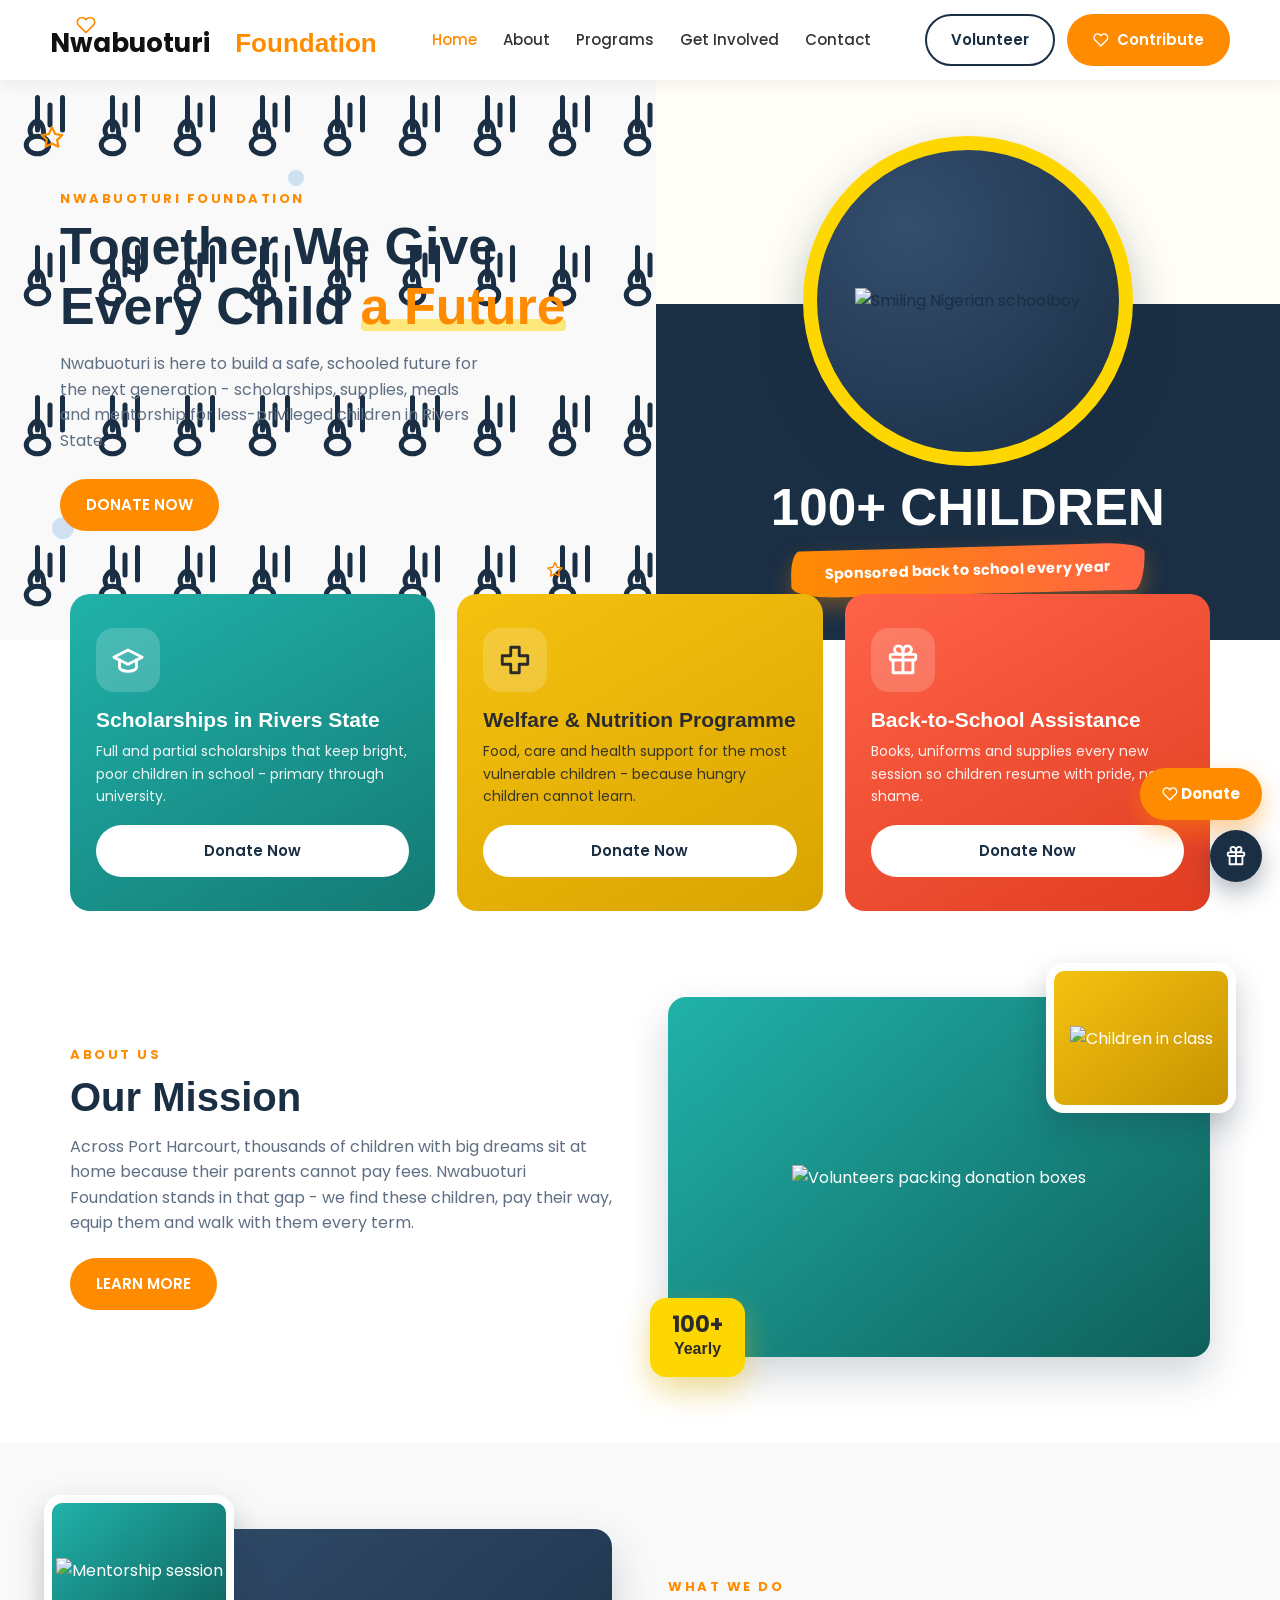
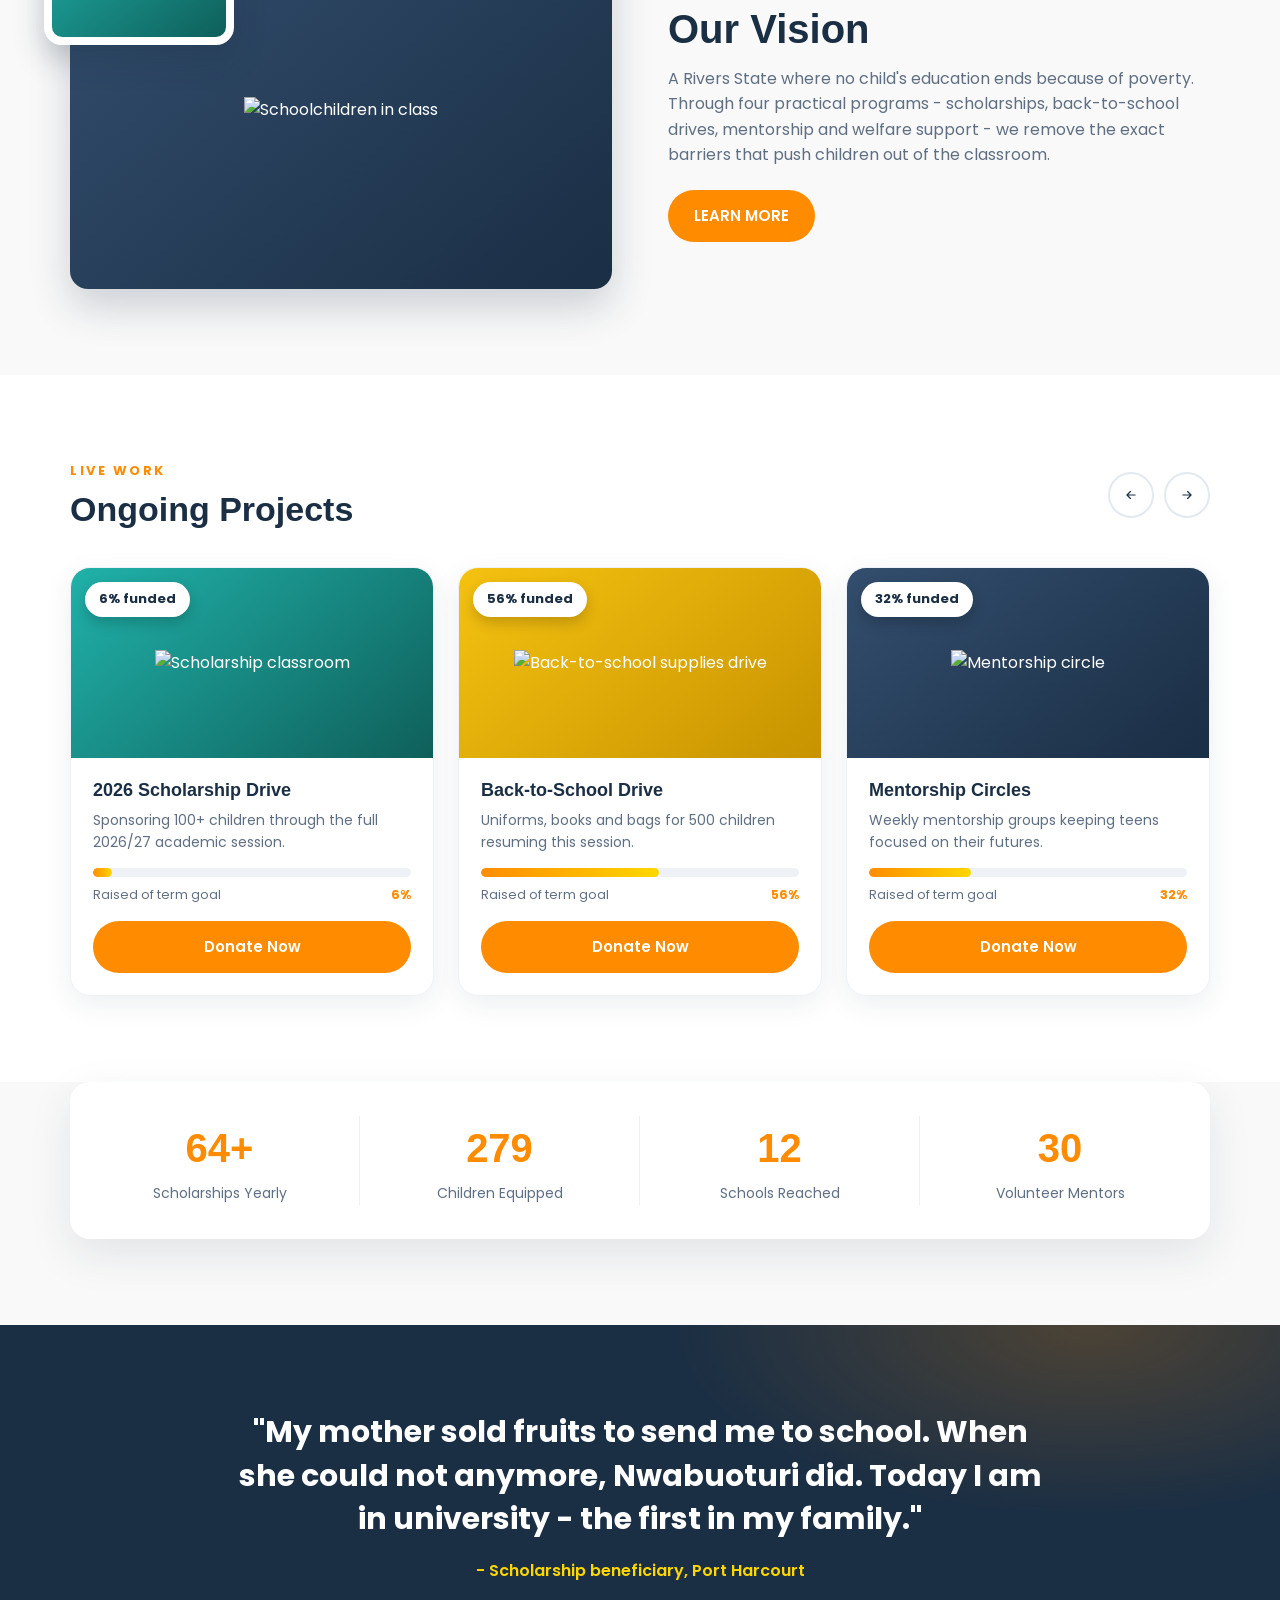
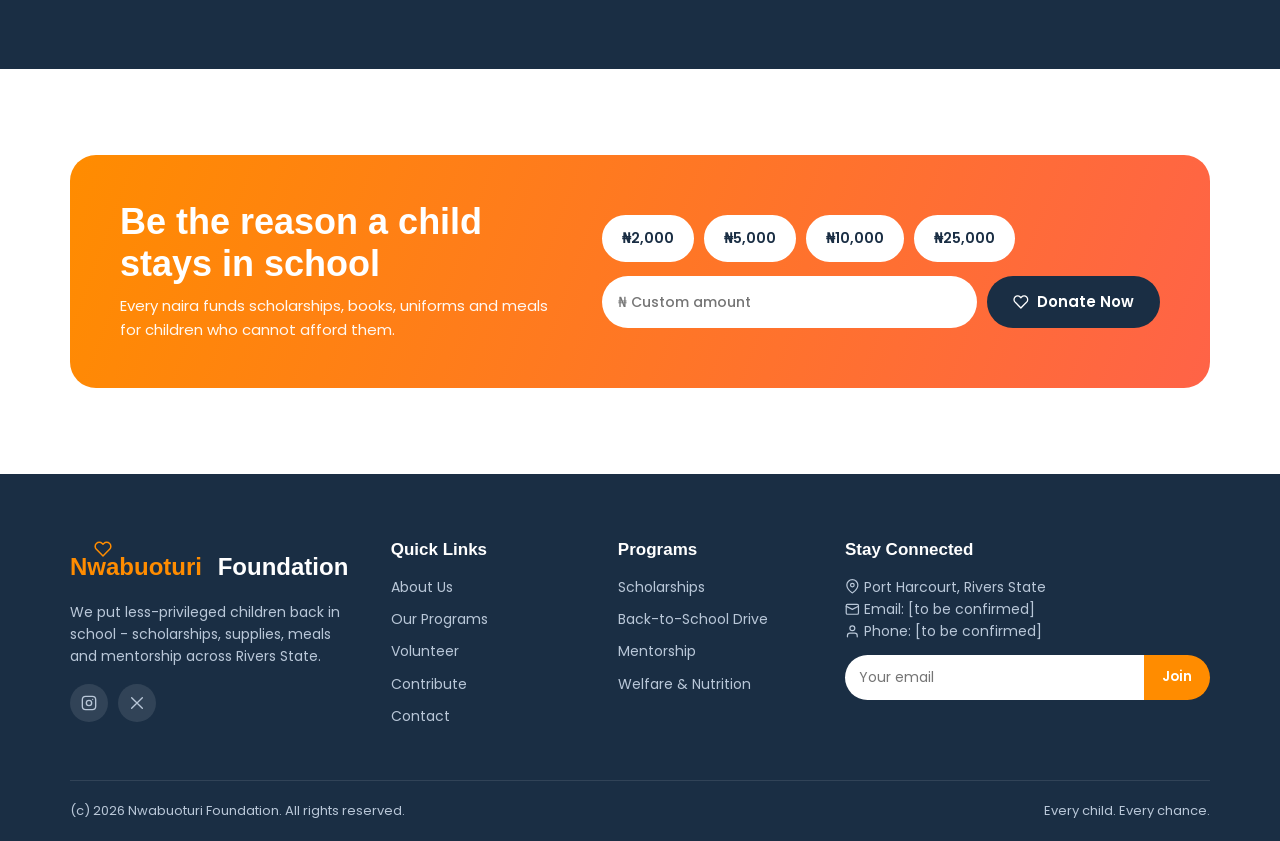
==== commit a10e067a: "update index.html" ====
--- a/index.html
+++ b/index.html
@@ -36,7 +36,7 @@
 <h1>Together We Give Every Child <em>a Future</em></h1>
 <p class="sub">Nwabuoturi is here to build a safe, schooled future for the next generation - scholarships, supplies, meals and mentorship for less-privileged children in Rivers State.</p>
 <a class="btn btn-o" href="donate.html">DONATE NOW</a></div></div>
-<div class="hero-r"><div class="circ"><svg viewBox="0 0 24 24" fill="none" stroke-width="1.6" stroke-linecap="round"><use href="#i-child"/></svg></div>
+<div class="hero-r"><div class="circ"><img src="img/boy.png" alt="Smiling Nigerian schoolboy"></div>
 <div class="bignum">100+ CHILDREN</div><div class="brush">Sponsored back to school every year</div></div></section>
 
 <section class="feats"><div class="wrap"><div class="grid"><div class="feat f-teal reveal"><div class="fic"><svg class="i"><use href="#i-grad"/></svg></div><h3>Scholarships in Rivers State</h3><p>Full and partial scholarships that keep bright, poor children in school - primary through university.</p><a class="btn btn-w" href="donate.html">Donate Now</a></div><div class="feat f-gold reveal"><div class="fic"><svg class="i"><use href="#i-cross"/></svg></div><h3>Welfare &amp; Nutrition Programme</h3><p>Food, care and health support for the most vulnerable children - because hungry children cannot learn.</p><a class="btn btn-w" href="donate.html">Donate Now</a></div><div class="feat f-coral reveal"><div class="fic"><svg class="i"><use href="#i-gift"/></svg></div><h3>Back-to-School Assistance</h3><p>Books, uniforms and supplies every new session so children resume with pride, not shame.</p><a class="btn btn-w" href="donate.html">Donate Now</a></div></div></div></section>
@@ -45,10 +45,10 @@
 <div class="reveal"><span class="eyebrow">About Us</span><h2>Our Mission</h2>
 <p>Across Port Harcourt, thousands of children with big dreams sit at home because their parents cannot pay fees. Nwabuoturi Foundation stands in that gap - we find these children, pay their way, equip them and walk with them every term.</p>
 <a class="btn btn-o" href="about.html">LEARN MORE</a></div>
-<div class="ph reveal"><div class="main pm-teal"><svg class="i"><use href="#i-grad"/></svg></div><div class="float2 pm-gold"><svg class="i"><use href="#i-gift"/></svg></div><div class="badge"><b>100+</b>Yearly</div></div></div></section>
+<div class="ph reveal"><div class="main pm-teal"><img src="img/volunteers.png" alt="Volunteers packing donation boxes" loading="lazy"></div><div class="float2 pm-gold"><img src="img/classroom.png" alt="Children in class" loading="lazy"></div><div class="badge"><b>100+</b>Yearly</div></div></div></section>
 
 <section class="alt"><div class="wrap mrow">
-<div class="ph reveal flip"><div class="main pm-navy"><svg class="i"><use href="#i-book"/></svg></div><div class="float2 pm-teal" style="right:-26px"><svg class="i"><use href="#i-users"/></svg></div></div>
+<div class="ph reveal flip"><div class="main pm-navy"><img src="img/classroom.png" alt="Schoolchildren in class" loading="lazy"></div><div class="float2 pm-teal" style="right:-26px"><img src="img/mentorship.png" alt="Mentorship session" loading="lazy"></div></div>
 <div class="reveal"><span class="eyebrow">What We Do</span><h2>Our Vision</h2>
 <p>A Rivers State where no child's education ends because of poverty. Through four practical programs - scholarships, back-to-school drives, mentorship and welfare support - we remove the exact barriers that push children out of the classroom.</p>
 <a class="btn btn-o" href="programs.html">LEARN MORE</a></div></div></section>
@@ -56,7 +56,7 @@
 <section><div class="wrap">
 <div class="ohead"><div><span class="eyebrow" style="text-align:left">Live work</span><h2>Ongoing Projects</h2></div>
 <div class="arrows"><button aria-label="previous" onclick="document.getElementById('projrow').scrollBy({left:-320,behavior:'smooth'})"><svg class="i" style="transform:rotate(180deg)"><use href="#i-arrow"/></svg></button><button aria-label="next" onclick="document.getElementById('projrow').scrollBy({left:320,behavior:'smooth'})"><svg class="i"><use href="#i-arrow"/></svg></button></div></div>
-<div class="projs" id="projrow"><div class="proj reveal" id="scholarship"><div class="pcover pm-teal"><span class="pbadge">6% funded</span><svg class="i"><use href="#i-grad"/></svg></div><div class="b"><h3>2026 Scholarship Drive</h3><p>Sponsoring 100+ children through the full 2026/27 academic session.</p><div class="pbar"><span style="width:6%"></span></div><div class="pline"><span>Raised of term goal</span><b>6%</b></div><a class="btn btn-o" style="width:100%" href="donate.html">Donate Now</a></div></div><div class="proj reveal" id="supplies"><div class="pcover pm-gold"><span class="pbadge">56% funded</span><svg class="i"><use href="#i-gift"/></svg></div><div class="b"><h3>Back-to-School Drive</h3><p>Uniforms, books and bags for 500 children resuming this session.</p><div class="pbar"><span style="width:56%"></span></div><div class="pline"><span>Raised of term goal</span><b>56%</b></div><a class="btn btn-o" style="width:100%" href="donate.html">Donate Now</a></div></div><div class="proj reveal" id="mentorship"><div class="pcover pm-navy"><span class="pbadge">32% funded</span><svg class="i"><use href="#i-users"/></svg></div><div class="b"><h3>Mentorship Circles</h3><p>Weekly mentorship groups keeping teens focused on their futures.</p><div class="pbar"><span style="width:32%"></span></div><div class="pline"><span>Raised of term goal</span><b>32%</b></div><a class="btn btn-o" style="width:100%" href="donate.html">Donate Now</a></div></div></div></div></section>
+<div class="projs" id="projrow"><div class="proj reveal" id="scholarship"><div class="pcover pm-teal"><span class="pbadge">6% funded</span><img src="img/classroom.png" alt="Scholarship classroom" loading="lazy"></div><div class="b"><h3>2026 Scholarship Drive</h3><p>Sponsoring 100+ children through the full 2026/27 academic session.</p><div class="pbar"><span style="width:6%"></span></div><div class="pline"><span>Raised of term goal</span><b>6%</b></div><a class="btn btn-o" style="width:100%" href="donate.html">Donate Now</a></div></div><div class="proj reveal" id="supplies"><div class="pcover pm-gold"><span class="pbadge">56% funded</span><img src="img/volunteers.png" alt="Back-to-school supplies drive" loading="lazy"></div><div class="b"><h3>Back-to-School Drive</h3><p>Uniforms, books and bags for 500 children resuming this session.</p><div class="pbar"><span style="width:56%"></span></div><div class="pline"><span>Raised of term goal</span><b>56%</b></div><a class="btn btn-o" style="width:100%" href="donate.html">Donate Now</a></div></div><div class="proj reveal" id="mentorship"><div class="pcover pm-navy"><span class="pbadge">32% funded</span><img src="img/mentorship.png" alt="Mentorship circle" loading="lazy"></div><div class="b"><h3>Mentorship Circles</h3><p>Weekly mentorship groups keeping teens focused on their futures.</p><div class="pbar"><span style="width:32%"></span></div><div class="pline"><span>Raised of term goal</span><b>32%</b></div><a class="btn btn-o" style="width:100%" href="donate.html">Donate Now</a></div></div></div></div></section>
 
 <section class="stats alt" style="padding:0 0 86px"><div class="wrap"><div class="grid reveal">
 <div class="stat"><b data-count="100" data-suf="+">0</b><span>Scholarships Yearly</span></div>
--- a/style.css
+++ b/style.css
@@ -1,197 +1,198 @@
-:root{--n:#2d1b69;--n2:#46309e;--r:#ffb400;--rd:#e6a200;--am:#ff7a59;--ink:#16294d;--mut:#5b6b82;--bg:#f6f9fc;--w:#fff;--rad:18px}
+:root{--or:#ff8c00;--ord:#e67e00;--nv:#1a2e44;--teal:#20b2aa;--gold:#ffd700;--coral:#ff6347;--bg:#f9f9f9;--ink:#1a2e44;--mut:#5f6f83}
 *{box-sizing:border-box;margin:0;padding:0}
 html{scroll-behavior:smooth}
-body{font-family:'Poppins',sans-serif;color:var(--ink);background:var(--w);line-height:1.65;overflow-x:hidden}
-h1,h2,h3,h4{font-family:'Fraunces',serif;line-height:1.2;font-weight:700}
+body{font-family:'Poppins',sans-serif;color:var(--ink);background:#fff;line-height:1.6;overflow-x:hidden}
+h1,h2,h3,h4{font-weight:800;line-height:1.15}
 a{text-decoration:none;color:inherit}
 img{max-width:100%;display:block}
 .wrap{max-width:1180px;margin:0 auto;padding:0 20px}
 .i{width:1.05em;height:1.05em;stroke:currentColor;fill:none;stroke-width:2;stroke-linecap:round;stroke-linejoin:round;vertical-align:-.16em;display:inline-block;flex:none}
 .bi{width:30px;height:30px}
-.topbar{background:var(--n);color:#c9d8ec;font-size:13px;padding:7px 0}
-.topbar .wrap{display:flex;justify-content:space-between;flex-wrap:wrap;gap:6px}
-.topbar b{color:#fff;font-weight:500}
-header{position:sticky;top:0;z-index:50;background:rgba(255,255,255,.97);backdrop-filter:blur(8px);box-shadow:0 2px 14px rgba(45,27,105,.08)}
-.nav{display:flex;align-items:center;justify-content:space-between;padding:12px 0}
-.logo{display:flex;align-items:center;gap:10px;font-family:'Fraunces',serif;font-weight:800;font-size:21px;color:var(--n)}
-.logo .ic{width:40px;height:40px;border-radius:12px;background:linear-gradient(135deg,var(--n),var(--r));display:grid;place-items:center;color:#fff}
-.logo .ic .i{width:22px;height:22px;color:#fff}
-.logo small{display:block;font:500 9.5px 'Poppins';color:var(--mut);letter-spacing:1px}
-nav ul{display:flex;gap:24px;list-style:none;align-items:center}
-nav a{font-weight:500;font-size:15px}
-nav a:hover,nav a.on{color:var(--r)}
-.btn{display:inline-flex;align-items:center;justify-content:center;gap:8px;padding:13px 26px;border-radius:50px;font-weight:600;font-size:15px;border:2px solid transparent;cursor:pointer;transition:.25s;font-family:inherit}
-.btn-r{background:var(--r);color:#fff}.btn-r:hover{background:var(--rd);transform:translateY(-2px);box-shadow:0 10px 22px rgba(255,180,0,.35)}
-.btn-n{background:var(--n);color:#fff}.btn-n:hover{background:var(--n2)}
-.btn-l{border-color:#fff;color:#fff}.btn-l:hover{background:#fff;color:var(--n)}
-.btn-d{border-color:var(--n);color:var(--n)}.btn-d:hover{background:var(--n);color:#fff}
-.burger{display:none;background:none;border:0;cursor:pointer;color:var(--n);padding:4px}
-.hero{position:relative;color:#fff;background:radial-gradient(900px 500px at 85% -10%,rgba(255,180,0,.35),transparent 60%),radial-gradient(700px 420px at 0% 110%,rgba(255,185,46,.18),transparent 55%),var(--n);padding:96px 0 150px}
-.hero::before{content:"";position:absolute;inset:0;background-image:radial-gradient(rgba(255,255,255,.13) 1px,transparent 1px);background-size:26px 26px;opacity:.5}
-.hero .wrap{position:relative}
-.tag{display:inline-block;background:rgba(255,180,0,.2);border:1px solid rgba(255,180,0,.8);color:#ffd7dc;padding:6px 16px;border-radius:50px;font-size:13px;margin-bottom:18px}
-.hero h1{font-size:clamp(34px,5.2vw,58px);max-width:700px;margin-bottom:16px}
-.hero h1 span{color:var(--am)}
-.hero p{max-width:540px;font-size:17px;color:#cfe0f2;margin-bottom:28px}
-.cta{display:flex;gap:14px;flex-wrap:wrap}
-.trust{display:flex;gap:26px;flex-wrap:wrap;margin-top:34px;font-size:13.5px;color:#a9c1dd}
-.trust b{color:#fff;display:block;font-size:17px;font-family:'Fraunces'}
-.pagehero{background:radial-gradient(700px 300px at 80% 0%,rgba(255,180,0,.3),transparent 60%),var(--n);color:#fff;padding:72px 0;text-align:center}
-.pagehero h1{font-size:clamp(30px,4.5vw,48px)}
-.pagehero p{opacity:.75;margin-top:8px;font-size:14px}
-.dstrip{background:linear-gradient(120deg,var(--r),var(--rd));border-radius:24px;padding:26px 30px;margin-top:-64px;position:relative;z-index:6;display:grid;grid-template-columns:1.1fr 1.4fr 1.3fr;gap:22px;align-items:center;color:#fff;box-shadow:0 22px 50px rgba(45,27,105,.3)}
-.dstrip h3{font-size:23px}.dstrip p{font-size:13px;opacity:.95}
-.pills{display:flex;gap:8px;flex-wrap:wrap}
-.amt.p{background:#fff;color:var(--ink);border:2px solid #fff;border-radius:50px;padding:10px 16px;font-size:14px;font-weight:600;font-family:inherit;cursor:pointer;transition:.2s}
-.amt.p:hover,.amt.p.sel{background:var(--n);color:#fff;border-color:var(--n)}
-.dgo{display:flex;gap:8px}
+/* header */
+header{background:#fff;position:sticky;top:0;z-index:50;box-shadow:0 2px 16px rgba(26,46,68,.08)}
+.nav{display:flex;align-items:center;justify-content:space-between;padding:14px 0;gap:16px;flex-wrap:wrap}
+.logo{display:flex;align-items:center;gap:9px;font-size:26px;font-weight:800;color:#111;position:relative;padding-top:8px}
+.logo .i{color:var(--or);width:20px;height:20px;position:absolute;top:0;left:26px}
+.logo b{color:#111}.logo span{color:var(--or)}
+nav ul{display:flex;gap:26px;list-style:none;align-items:center}
+nav a{font-weight:500;font-size:15px;color:#333}
+nav a:hover,nav a.on{color:var(--or)}
+.hbtns{display:flex;gap:12px;align-items:center}
+.btn{display:inline-flex;align-items:center;justify-content:center;gap:8px;padding:12px 24px;border-radius:50px;font-weight:600;font-size:15px;border:2px solid transparent;cursor:pointer;transition:.25s;font-family:inherit}
+.btn-o{background:var(--or);color:#fff}.btn-o:hover{background:var(--ord);transform:translateY(-2px);box-shadow:0 10px 22px rgba(255,140,0,.35)}
+.btn-t{border-color:#1a2e44;color:#1a2e44}.btn-t:hover{background:#1a2e44;color:#fff}
+.btn-l{border-color:#fff;color:#fff}.btn-l:hover{background:#fff;color:var(--nv)}
+.btn-w{background:#fff;color:var(--nv)}.btn-w:hover{transform:translateY(-2px)}
+.burger{display:none;background:none;border:0;cursor:pointer;color:var(--nv);padding:4px}
+/* hero */
+.hero{display:grid;grid-template-columns:1.05fr 1fr;min-height:560px}
+.hero-l{background:var(--bg) url("data:image/svg+xml,%3Csvg xmlns='http://www.w3.org/2000/svg' width='120' height='120' viewBox='0 0 120 120'%3E%3Cg fill='none' stroke='%231a2e44' stroke-width='4' stroke-linecap='round'%3E%3Cpath d='M30 40V14M40 36V20M50 40V14'/%3E%3Cpath d='M25 44c-3-6 2-11 5-11s5 5 5 11'/%3E%3Cellipse cx='30' cy='52' rx='9' ry='7'/%3E%3Cpath d='M90 40V14M100 36V20M110 40V14'/%3E%3Cpath d='M85 44c-3-6 2-11 5-11s5 5 5 11'/%3E%3Cellipse cx='90' cy='52' rx='9' ry='7'/%3E%3C/g%3E%3C/svg%3E");background-size:150px;display:flex;align-items:center;position:relative}
+.hero-l .in{padding:70px 60px;position:relative;z-index:2}
+.star{position:absolute;color:var(--or)}
+.dot{position:absolute;border-radius:50%;background:#cfe0f2}
+.hero-l h1{font-size:clamp(32px,4.6vw,52px);margin-bottom:14px;position:relative}
+.hero-l h1 em{font-style:normal;color:var(--or);position:relative;white-space:nowrap}
+.hero-l h1 em::after{content:"";position:absolute;left:0;right:0;bottom:4px;height:12px;background:rgba(255,215,0,.5);z-index:-1;border-radius:4px}
+.hero-l .sub{color:var(--mut);font-size:16px;margin-bottom:26px;max-width:430px}
+.hero-r{background:linear-gradient(#fffdf6 40%,var(--nv) 40%);display:flex;flex-direction:column;align-items:center;justify-content:flex-end;padding:50px 30px 46px;position:relative}
+.circ{width:min(330px,72vw);aspect-ratio:1;border-radius:50%;border:14px solid var(--gold);background:radial-gradient(circle at 30% 25%,#334e6e,var(--nv));display:grid;place-items:center;position:relative;z-index:2;margin-bottom:-60px;box-shadow:0 18px 44px rgba(26,46,68,.28)}
+.circ svg{width:64%;height:64%;stroke:#fff}
+.bignum{color:#fff;font-size:clamp(38px,4vw,54px);font-weight:800;margin-top:76px;line-height:1;position:relative;z-index:2}
+.brush{margin-top:14px;background:linear-gradient(100deg,var(--or),var(--coral));color:#fff;font-weight:700;font-size:14.5px;padding:12px 34px;border-radius:14px 60px 18px 70px/40px 14px 60px 18px;position:relative;z-index:2;transform:rotate(-1.5deg);box-shadow:0 10px 22px rgba(255,140,0,.35)}
+/* feature columns */
+.feats{margin-top:-46px;position:relative;z-index:5;padding:0}
+.feats .grid{display:grid;grid-template-columns:repeat(3,1fr);gap:22px}
+.feat{border-radius:20px;padding:34px 26px;color:#fff;position:relative;overflow:hidden;transition:.3s;min-height:200px;display:flex;flex-direction:column}
+.feat:hover{transform:translateY(-8px);box-shadow:0 20px 40px rgba(26,46,68,.25)}
+.feat .fic{width:64px;height:64px;border-radius:18px;background:rgba(255,255,255,.18);display:grid;place-items:center;margin-bottom:16px}
+.feat .fic .i{width:34px;height:34px}
+.feat h3{font-size:21px;margin-bottom:8px}
+.feat p{font-size:14px;opacity:.92;flex:1;margin-bottom:18px}
+.f-teal{background:linear-gradient(150deg,#20b2aa,#147a74)}
+.f-gold{background:linear-gradient(150deg,#f5c211,#d9a400);color:#2b2b2b}
+.f-coral{background:linear-gradient(150deg,#ff6347,#e03d22)}
+/* generic sections */
+section{padding:86px 0}
+.eyebrow{color:var(--or);font-weight:700;font-size:13px;letter-spacing:2.5px;text-transform:uppercase;margin-bottom:8px;display:block}
+.sec-h{text-align:center;max-width:660px;margin:0 auto 46px}
+.sec-h h2{font-size:clamp(26px,3.4vw,38px)}
+.sec-h p{color:var(--mut);margin-top:10px}
+.alt{background:var(--bg)}
+.mrow{display:grid;grid-template-columns:1fr 1fr;gap:56px;align-items:center}
+.mrow h2{font-size:clamp(26px,3.4vw,40px);margin-bottom:14px}
+.mrow p{color:var(--mut);margin-bottom:22px}
+.ph{position:relative}
+.ph .main{border-radius:18px;height:360px;display:grid;place-items:center;color:#fff;box-shadow:0 18px 40px rgba(26,46,68,.2)}
+.ph .main .i{width:110px;height:110px;stroke-width:1.2;opacity:.9}
+.pm-teal{background:linear-gradient(140deg,#20b2aa,#0f5f5a)}
+.pm-gold{background:linear-gradient(140deg,#f5c211,#c79300)}
+.pm-navy{background:linear-gradient(140deg,#334e6e,#1a2e44)}
+.ph .float2{position:absolute;right:-26px;top:-34px;width:190px;height:150px;border-radius:18px;border:8px solid #fff;display:grid;place-items:center;color:#fff;box-shadow:0 14px 30px rgba(26,46,68,.25)}
+.ph .float2 .i{width:64px;height:64px;stroke-width:1.4}
+.ph .badge{position:absolute;left:-18px;bottom:-20px;background:var(--gold);color:#2b2b2b;padding:16px 22px;border-radius:16px;font-weight:800;text-align:center;box-shadow:0 14px 30px rgba(245,194,17,.4)}
+.badge b{display:block;font-size:22px;line-height:1}
+.mrow .flip .float2{right:auto;left:-26px}
+/* ongoing projects */
+.ohead{display:flex;align-items:center;justify-content:space-between;margin-bottom:38px;gap:16px;flex-wrap:wrap}
+.ohead h2{font-size:clamp(24px,3.2vw,34px)}
+.arrows{display:flex;gap:10px}
+.arrows button{width:46px;height:46px;border-radius:50%;border:2px solid #e3e9f0;background:#fff;cursor:pointer;color:var(--nv);display:grid;place-items:center;transition:.2s}
+.arrows button:hover{background:var(--or);border-color:var(--or);color:#fff}
+.projs{display:grid;grid-template-columns:repeat(3,1fr);gap:24px}
+.proj{background:#fff;border-radius:20px;overflow:hidden;box-shadow:0 8px 28px rgba(26,46,68,.08);border:1px solid #eef2f7;transition:.3s;position:relative}
+.proj:hover{transform:translateY(-8px);box-shadow:0 18px 40px rgba(26,46,68,.16)}
+.pcover{height:190px;position:relative;display:grid;place-items:center;color:#fff}
+.pcover .i{width:60px;height:60px;stroke-width:1.3;opacity:.95}
+.pbadge{position:absolute;top:14px;left:14px;background:#fff;color:var(--nv);border-radius:50px;font-weight:700;font-size:13px;padding:7px 14px;box-shadow:0 6px 14px rgba(0,0,0,.18)}
+.proj .b{padding:22px}
+.proj h3{font-size:18px;margin-bottom:8px}
+.proj p{font-size:14px;color:var(--mut);margin-bottom:14px}
+.pbar{height:9px;background:#eef2f7;border-radius:8px;overflow:hidden;margin-bottom:8px}
+.pbar span{display:block;height:100%;background:linear-gradient(90deg,var(--or),var(--gold));border-radius:8px}
+.pline{display:flex;justify-content:space-between;font-size:12.5px;color:var(--mut);margin-bottom:16px}
+.pline b{color:var(--or)}
+/* story */
+.story{background:radial-gradient(700px 320px at 85% 0%,rgba(255,140,0,.22),transparent 60%),var(--nv);color:#fff;text-align:center}
+.story blockquote{font-size:clamp(20px,3vw,30px);font-weight:700;max-width:820px;margin:0 auto 16px;line-height:1.45}
+.story cite{color:var(--gold);font-style:normal;font-weight:600}
+/* donate band + give */
+.don-band{background:linear-gradient(110deg,var(--or),var(--coral));border-radius:26px;padding:46px 50px;display:grid;grid-template-columns:1.2fr 1.5fr;gap:36px;align-items:center;color:#fff}
+.don-band h2{font-size:clamp(24px,3.2vw,36px);margin-bottom:10px}
+.don-band p{opacity:.95;font-size:15px}
+.pills{display:flex;gap:10px;flex-wrap:wrap}
+.amt.p{background:#fff;color:var(--nv);border:2px solid #fff;border-radius:50px;padding:11px 18px;font-size:14px;font-weight:600;font-family:inherit;cursor:pointer;transition:.2s}
+.amt.p:hover,.amt.p.sel{background:var(--nv);color:#fff;border-color:var(--nv)}
+.dgo{display:flex;gap:10px;margin-top:14px}
 .dgo input{flex:1;min-width:0;padding:12px 16px;border-radius:50px;border:0;font:500 14px Poppins}
-.dgo .btn{white-space:nowrap;padding:12px 20px}
-.quick{position:relative;z-index:5}
-.quick .grid{display:grid;grid-template-columns:repeat(3,1fr);gap:18px;margin-top:34px}
-.qc{background:#fff;border:1px solid #e6edf5;border-radius:var(--rad);padding:26px;display:flex;gap:16px;align-items:center;box-shadow:0 10px 26px rgba(45,27,105,.07);transition:.3s}
-.qc:hover{transform:translateY(-6px);border-color:transparent;box-shadow:0 18px 36px rgba(45,27,105,.13)}
-.qc .ic{width:52px;height:52px;border-radius:14px;background:#fff4d6;color:var(--r);display:grid;place-items:center;font-size:24px;flex:none}
-.qc h3{font-size:17px;margin-bottom:3px}
-.qc p{font-size:13px;color:var(--mut)}
-section{padding:88px 0}
-.alt{background:var(--bg)}
-.eyebrow{color:var(--r);font-weight:600;font-size:13px;letter-spacing:2px;text-transform:uppercase;margin-bottom:10px;display:block}
-.sec-h{text-align:center;max-width:680px;margin:0 auto 48px}
-.sec-h h2{font-size:clamp(27px,3.6vw,40px);margin-bottom:12px}
-.sec-h p{color:var(--mut)}
-.two{display:grid;grid-template-columns:1fr 1fr;gap:54px;align-items:center}
-.ph{position:relative}
-.ph .m1{width:100%;border-radius:var(--rad);box-shadow:0 20px 40px rgba(45,27,105,.18);padding:26px}
-.m1 .bar{height:10px;border-radius:8px;background:#eef2f7;margin-bottom:10px}
-.m1 .bar.b1{width:88%;background:linear-gradient(90deg,var(--r),var(--am))}
-.m1 .bar.b2{width:64%;background:#eef2f7}
-.m1 .bar.b3{width:76%;background:linear-gradient(90deg,var(--n),var(--n2))}
-.m1 h4{font:600 14px Poppins;color:var(--mut);margin-bottom:14px}
-.ph .badge{position:absolute;right:-12px;bottom:-22px;background:var(--am);color:var(--n);padding:16px 20px;border-radius:16px;font-weight:700;box-shadow:0 14px 30px rgba(255,185,46,.45);text-align:center}
-.badge b{display:block;font:800 24px Fraunces}
-.two h2{font-size:clamp(27px,3.4vw,38px);margin-bottom:14px}
-.two p{color:var(--mut);margin-bottom:14px}
-.checks{list-style:none;display:grid;grid-template-columns:1fr 1fr;gap:10px;margin:20px 0 26px}
-.checks li{padding-left:26px;position:relative}
-.checks li::before{content:"";position:absolute;left:0;top:.45em;width:14px;height:8px;border-left:2.5px solid var(--r);border-bottom:2.5px solid var(--r);transform:rotate(-45deg)}
-.stats{margin-top:-58px;position:relative;z-index:4;padding:0}
-.stats .grid{background:#fff;border-radius:var(--rad);box-shadow:0 20px 50px rgba(45,27,105,.12);display:grid;grid-template-columns:repeat(4,1fr);padding:32px 10px}
-.stat{text-align:center;padding:6px;border-right:1px solid #eef2f7}
-.stat:last-child{border:0}
-.stat b{font:800 40px Fraunces;color:var(--r);display:block}
-.stat span{color:var(--mut);font-size:14px}
-.courses{display:grid;grid-template-columns:repeat(3,1fr);gap:24px}
-.course{background:#fff;border-radius:var(--rad);overflow:hidden;box-shadow:0 8px 28px rgba(45,27,105,.07);transition:.3s;display:flex;flex-direction:column;border:1px solid #eef2f7}
-.course:hover{transform:translateY(-8px);box-shadow:0 18px 40px rgba(45,27,105,.14)}
-.ccover{height:158px;position:relative;display:grid;place-items:center;color:#fff}
-.ccover .i{width:52px;height:52px;stroke-width:1.6}
-.ccover .free{position:absolute;top:12px;left:12px;background:var(--am);color:var(--n);font:700 11px Poppins;padding:5px 12px;border-radius:50px;letter-spacing:.5px}
-.ccover .lvl{position:absolute;top:12px;right:12px;background:rgba(255,255,255,.2);font:500 11px Poppins;padding:5px 12px;border-radius:50px}
-.g1{background:linear-gradient(135deg,#5b3cc4,#8d6ff0)}
-.g2{background:linear-gradient(135deg,#2d1b69,#7a5af5)}
-.g3{background:linear-gradient(135deg,#a05c1b,#ffc857)}
-.g4{background:linear-gradient(135deg,#b3232b,#ff6a5e)}
-.g5{background:linear-gradient(135deg,#0f6b4a,#2ec27e)}
-.g6{background:linear-gradient(135deg,#374785,#5f7ad9)}
-.course .b{padding:22px;flex:1;display:flex;flex-direction:column}
-.course h3{font-size:19px;margin-bottom:6px}
-.course .meta{font-size:12.5px;color:var(--mut);margin-bottom:10px}
-.course p{font-size:14px;color:var(--mut);flex:1;margin-bottom:16px}
-.icards{display:grid;grid-template-columns:repeat(4,1fr);gap:22px}
-.ic-card{background:#fff;border-radius:var(--rad);padding:28px 22px;text-align:center;box-shadow:0 8px 24px rgba(45,27,105,.06);border:1px solid #eef2f7;transition:.3s}
-.ic-card:hover{transform:translateY(-6px)}
-.ic-card .em{width:66px;height:66px;border-radius:50%;background:#fff4d6;color:var(--r);display:grid;place-items:center;font-size:28px;margin:0 auto 14px}
-.ic-card h3{font-size:17px;margin-bottom:6px}
-.ic-card p{font-size:13.5px;color:var(--mut)}
-.story{background:radial-gradient(600px 300px at 90% 10%,rgba(255,180,0,.25),transparent 60%),var(--n);color:#fff;text-align:center}
-.story blockquote{font:600 clamp(21px,3vw,32px)/1.45 Fraunces,serif;max-width:820px;margin:0 auto 18px}
-.story cite{color:var(--am);font-style:normal;font-weight:600}
-.steps{display:grid;grid-template-columns:repeat(3,1fr);gap:22px;counter-reset:s}
-.step{text-align:center;padding:12px}
-.step::before{counter-increment:s;content:counter(s);width:56px;height:56px;border-radius:50%;background:var(--r);color:#fff;font:800 24px Fraunces;display:grid;place-items:center;margin:0 auto 14px}
-.step h3{font-size:18px;margin-bottom:6px}
-.step p{font-size:14px;color:var(--mut)}
-.tgrid{display:grid;grid-template-columns:repeat(3,1fr);gap:24px}
-.tcard{background:#fff;border-radius:var(--rad);padding:28px;box-shadow:0 8px 26px rgba(45,27,105,.07);border:1px solid #eef2f7;position:relative}
-.tcard::before{content:"“";font:800 70px Fraunces;color:var(--r);position:absolute;top:2px;right:20px;opacity:.3}
-.tcard p{color:var(--mut);margin-bottom:16px;font-size:15px}
-.who{display:flex;align-items:center;gap:12px}
-.who .av{width:44px;height:44px;border-radius:50%;background:var(--n);color:#fff;display:grid;place-items:center;font-weight:700;font-size:16px}
-.who b{display:block;font-size:15px}.who span{font-size:12px;color:var(--mut)}
-.give{background:linear-gradient(120deg,var(--n),var(--n2));color:#fff;border-radius:28px;padding:50px;display:grid;grid-template-columns:1.1fr 1fr;gap:40px;align-items:center}
-.give h2{font-size:clamp(25px,3.2vw,36px);margin-bottom:12px}
-.give p{opacity:.85}
-.amts{display:grid;grid-template-columns:repeat(2,1fr);gap:12px;margin-bottom:14px}
+.give{background:linear-gradient(110deg,var(--nv),#334e6e);color:#fff;border-radius:26px;padding:46px;display:grid;grid-template-columns:1.1fr 1fr;gap:36px;align-items:center}
+.give h2{font-size:clamp(23px,3vw,34px);margin-bottom:10px}
+.give p{opacity:.9}
+.amts{display:grid;grid-template-columns:1fr 1fr;gap:12px;margin-bottom:14px}
 .amt{background:rgba(255,255,255,.1);border:2px solid rgba(255,255,255,.25);color:#fff;border-radius:14px;padding:14px;font:600 15px Poppins;cursor:pointer;transition:.2s;text-align:left;font-family:inherit}
 .amt small{display:block;font-weight:400;font-size:12px;opacity:.8}
-.amt:hover,.amt.sel{background:var(--r);border-color:var(--r)}
+.amt:hover,.amt.sel{background:var(--or);border-color:var(--or)}
 .give input{width:100%;padding:14px 16px;border-radius:14px;border:0;font:500 15px Poppins;margin-bottom:14px}
-.form{background:#fff;border-radius:var(--rad);padding:34px;box-shadow:0 14px 40px rgba(45,27,105,.1);border:1px solid #eef2f7}
+/* forms + contact */
+.form{background:#fff;border-radius:20px;padding:32px;box-shadow:0 14px 40px rgba(26,46,68,.1);border:1px solid #eef2f7}
 .form label{font-size:13px;font-weight:600;display:block;margin-bottom:6px}
 .form input,.form textarea,.form select{width:100%;padding:13px 15px;border:1.5px solid #dde6ef;border-radius:12px;font:15px Poppins;margin-bottom:16px;background:#fbfcfd;font-family:inherit}
-.form input:focus,.form textarea:focus{outline:0;border-color:var(--r)}
+.form input:focus,.form textarea:focus{outline:0;border-color:var(--or)}
 .cinfo{display:grid;gap:16px}
 .cinfo div{background:var(--bg);border-radius:16px;padding:20px;display:flex;gap:14px;align-items:center}
-.cinfo em{font-size:24px;font-style:normal;color:var(--r)}
-.bank{background:#fff7ea;border:2px dashed var(--am);border-radius:18px;padding:22px;margin-top:18px}
+.cinfo em{font-size:24px;font-style:normal;color:var(--or)}
+.bank{background:#fff8e6;border:2px dashed var(--gold);border-radius:18px;padding:22px;margin-top:18px}
 .bank b{color:#a06a00}
-.cta-band{background:linear-gradient(110deg,var(--r),var(--rd));color:#fff;text-align:center;padding:66px 0}
-.cta-band h2{font-size:clamp(25px,3.6vw,38px);margin-bottom:12px}
-.cta-band p{max-width:600px;margin:0 auto 26px;opacity:.95}
-footer{background:var(--n);color:#b9cae0;padding:68px 0 0}
+/* page hero */
+.pagehero{background:radial-gradient(700px 300px at 80% 0%,rgba(255,140,0,.25),transparent 60%),var(--nv);color:#fff;padding:66px 0;text-align:center}
+.pagehero h1{font-size:clamp(30px,4.5vw,46px)}
+.pagehero p{opacity:.75;margin-top:6px;font-size:14px}
+/* stats */
+.stats .grid{display:grid;grid-template-columns:repeat(4,1fr);background:#fff;border-radius:20px;box-shadow:0 16px 44px rgba(26,46,68,.1);padding:34px 10px}
+.stat{text-align:center;border-right:1px solid #eef2f7}
+.stat:last-child{border:0}
+.stat b{font-size:40px;color:var(--or);display:block;font-weight:800}
+.stat span{color:var(--mut);font-size:14px}
+/* cta band */
+.cta-band{background:linear-gradient(110deg,var(--or),var(--coral));color:#fff;text-align:center;padding:62px 0}
+.cta-band h2{font-size:clamp(24px,3.6vw,38px);margin-bottom:10px}
+.cta-band p{max-width:600px;margin:0 auto 24px;opacity:.95}
+/* footer */
+footer{background:var(--nv);color:#b9c7d8;padding:66px 0 0}
 .fgrid{display:grid;grid-template-columns:1.5fr 1fr 1fr 1.3fr;gap:40px;padding-bottom:42px}
 footer h4{color:#fff;font-size:17px;margin-bottom:16px}
 footer ul{list-style:none}
 footer li{margin-bottom:10px;font-size:14px}
-footer a:hover{color:var(--am)}
-footer .logo{color:#fff;margin-bottom:14px}
+footer a:hover{color:var(--gold)}
+.flogo{display:flex;align-items:center;gap:9px;font-size:24px;font-weight:800;color:#fff;margin-bottom:14px;position:relative;padding-top:8px}
+.flogo .i{color:var(--or);width:18px;height:18px;position:absolute;top:0;left:24px}
+.flogo span{color:var(--or)}
 footer p{font-size:14px}
 .soc{display:flex;gap:10px;margin-top:16px}
 .soc a{width:38px;height:38px;border-radius:50%;background:rgba(255,255,255,.1);display:grid;place-items:center}
-.soc a:hover{background:var(--r);color:#fff}
+.soc a:hover{background:var(--or);color:#fff}
 .soc .i{width:16px;height:16px}
 .nl{display:flex;margin-top:12px}
 .nl input{flex:1;min-width:0;padding:12px 14px;border-radius:50px 0 0 50px;border:0;font:14px Poppins}
-.nl button{background:var(--r);color:#fff;border:0;padding:0 18px;border-radius:0 50px 50px 0;font-weight:600;cursor:pointer;font-family:inherit}
+.nl button{background:var(--or);color:#fff;border:0;padding:0 18px;border-radius:0 50px 50px 0;font-weight:600;cursor:pointer;font-family:inherit}
 .copy{border-top:1px solid rgba(255,255,255,.1);padding:20px 0;display:flex;justify-content:space-between;flex-wrap:wrap;gap:8px;font-size:13px}
+/* float buttons */
 .float{position:fixed;right:18px;bottom:18px;z-index:60;display:flex;flex-direction:column;gap:10px;align-items:flex-end}
-.fdon{background:var(--r);color:#fff;padding:14px 22px;border-radius:50px;font-weight:700;font-size:15px;box-shadow:0 10px 24px rgba(255,180,0,.45);animation:pulse 2.4s infinite}
-.fen{background:var(--n);color:#fff;width:52px;height:52px;border-radius:50%;display:grid;place-items:center;box-shadow:0 10px 24px rgba(45,27,105,.35)}
-@keyframes pulse{0%,100%{box-shadow:0 0 0 0 rgba(255,180,0,.5)}70%{box-shadow:0 0 0 16px rgba(255,180,0,0)}}
+.fdon{background:var(--or);color:#fff;padding:14px 22px;border-radius:50px;font-weight:700;font-size:15px;box-shadow:0 10px 24px rgba(255,140,0,.45);animation:pulse 2.4s infinite}
+.fen{background:var(--nv);color:#fff;width:52px;height:52px;border-radius:50%;display:grid;place-items:center;box-shadow:0 10px 24px rgba(26,46,68,.35)}
+@keyframes pulse{0%,100%{box-shadow:0 0 0 0 rgba(255,140,0,.5)}70%{box-shadow:0 0 0 16px rgba(255,140,0,0)}}
 .reveal{opacity:0;transform:translateY(26px);transition:.7s}
 .reveal.in{opacity:1;transform:none}
 @media(max-width:900px){
  .burger{display:block}
- nav{position:absolute;top:100%;left:0;right:0;background:#fff;box-shadow:0 14px 24px rgba(45,27,105,.12);display:none}
+ nav{position:absolute;top:100%;left:0;right:0;background:#fff;box-shadow:0 14px 24px rgba(26,46,68,.12);display:none}
  nav.open{display:block}
  nav ul{flex-direction:column;padding:20px;gap:16px;align-items:flex-start}
- .dstrip{grid-template-columns:1fr;margin-top:-40px}
- .quick .grid,.courses,.tgrid{grid-template-columns:1fr}
- .two,.give{grid-template-columns:1fr}
- .icards,.steps{grid-template-columns:1fr 1fr}
+ .hero{grid-template-columns:1fr}
+ .hero-r{padding-top:40px}
+ .feats .grid,.projs,.mrow,.don-band,.give{grid-template-columns:1fr}
+ .feats{margin-top:0}
  .stats .grid{grid-template-columns:1fr 1fr}
  .stat{border:0;padding:12px}
  .fgrid{grid-template-columns:1fr 1fr}
- section{padding:62px 0}
- .give{padding:30px 22px}
+ section{padding:60px 0}
+ .hero-l .in{padding:56px 34px}
+ .ph .main{height:280px}
+ .ph .float2{right:8px;top:-20px;width:130px;height:110px}
+ .mrow .flip .float2{left:8px}
+ .don-band,.give{padding:32px 24px}
  .form{padding:24px}
- .ph .badge{right:8px}
 }
 @media(max-width:560px){
- .icards,.steps,.fgrid,.checks{grid-template-columns:1fr}
- .topbar .wrap>span:last-child{display:none}
- .topbar{text-align:center}.topbar .wrap{justify-content:center}
- .hero{padding:64px 0 108px}
- .hero h1{font-size:31px}
- .hero p{font-size:16px}
+ .hbtns .btn-t{display:none}
+ .hero-l h1{font-size:29px}
+ .bignum{font-size:34px}
+ .circ{width:240px;border-width:10px}
+ .fgrid{grid-template-columns:1fr}
+ .topbar-hide,.dgo{flex-direction:column}
+ .amts{grid-template-columns:1fr 1fr}
  .btn{padding:12px 20px;font-size:14px}
- section{padding:52px 0}
- .ph .badge{padding:12px 14px;bottom:-14px}.badge b{font-size:20px}
- .stats{margin-top:-26px}.stats .grid{padding:20px 6px}
  .stat b{font-size:27px}
- .dgo{flex-direction:column}
- .amts{grid-template-columns:1fr 1fr}
+ .ph .badge{left:8px;bottom:-14px;padding:12px 16px}.badge b{font-size:19px}
  .fdon{padding:12px 16px;font-size:13px}
  .copy{justify-content:center;text-align:center}
 }
